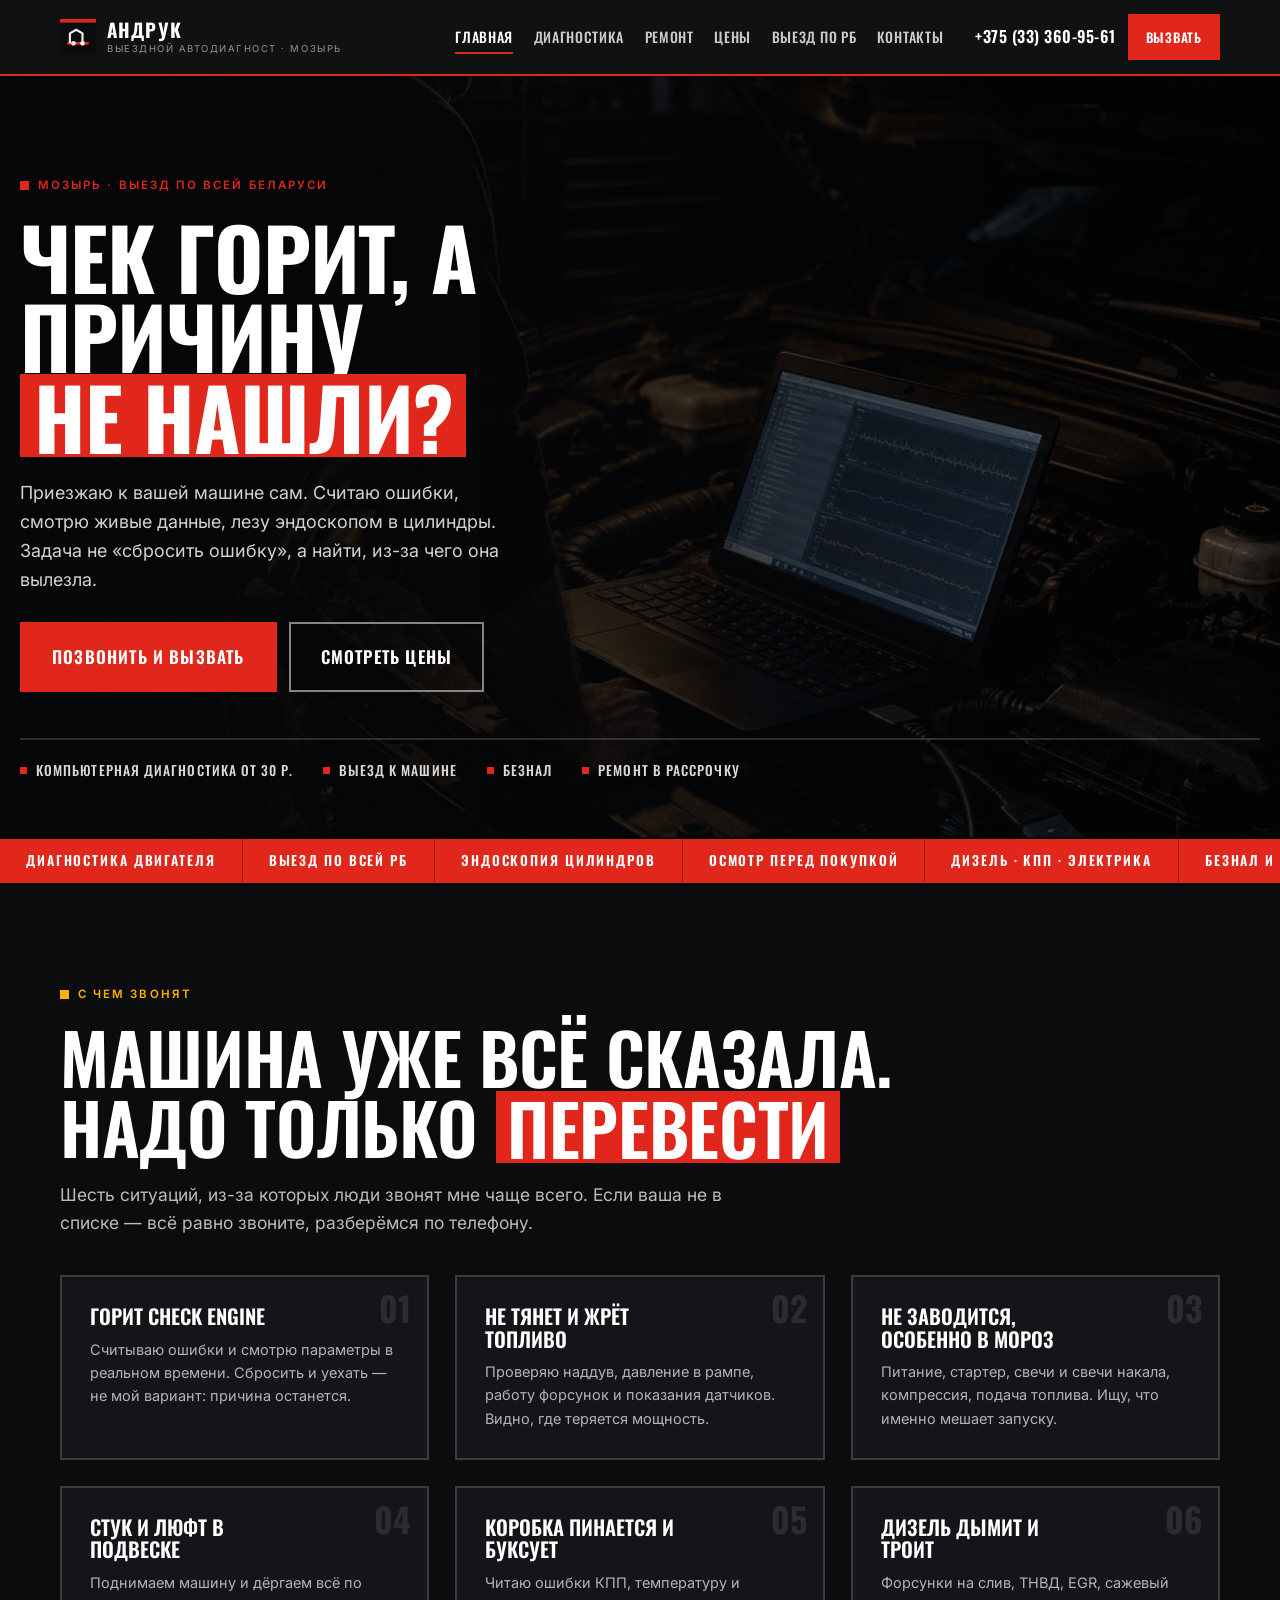
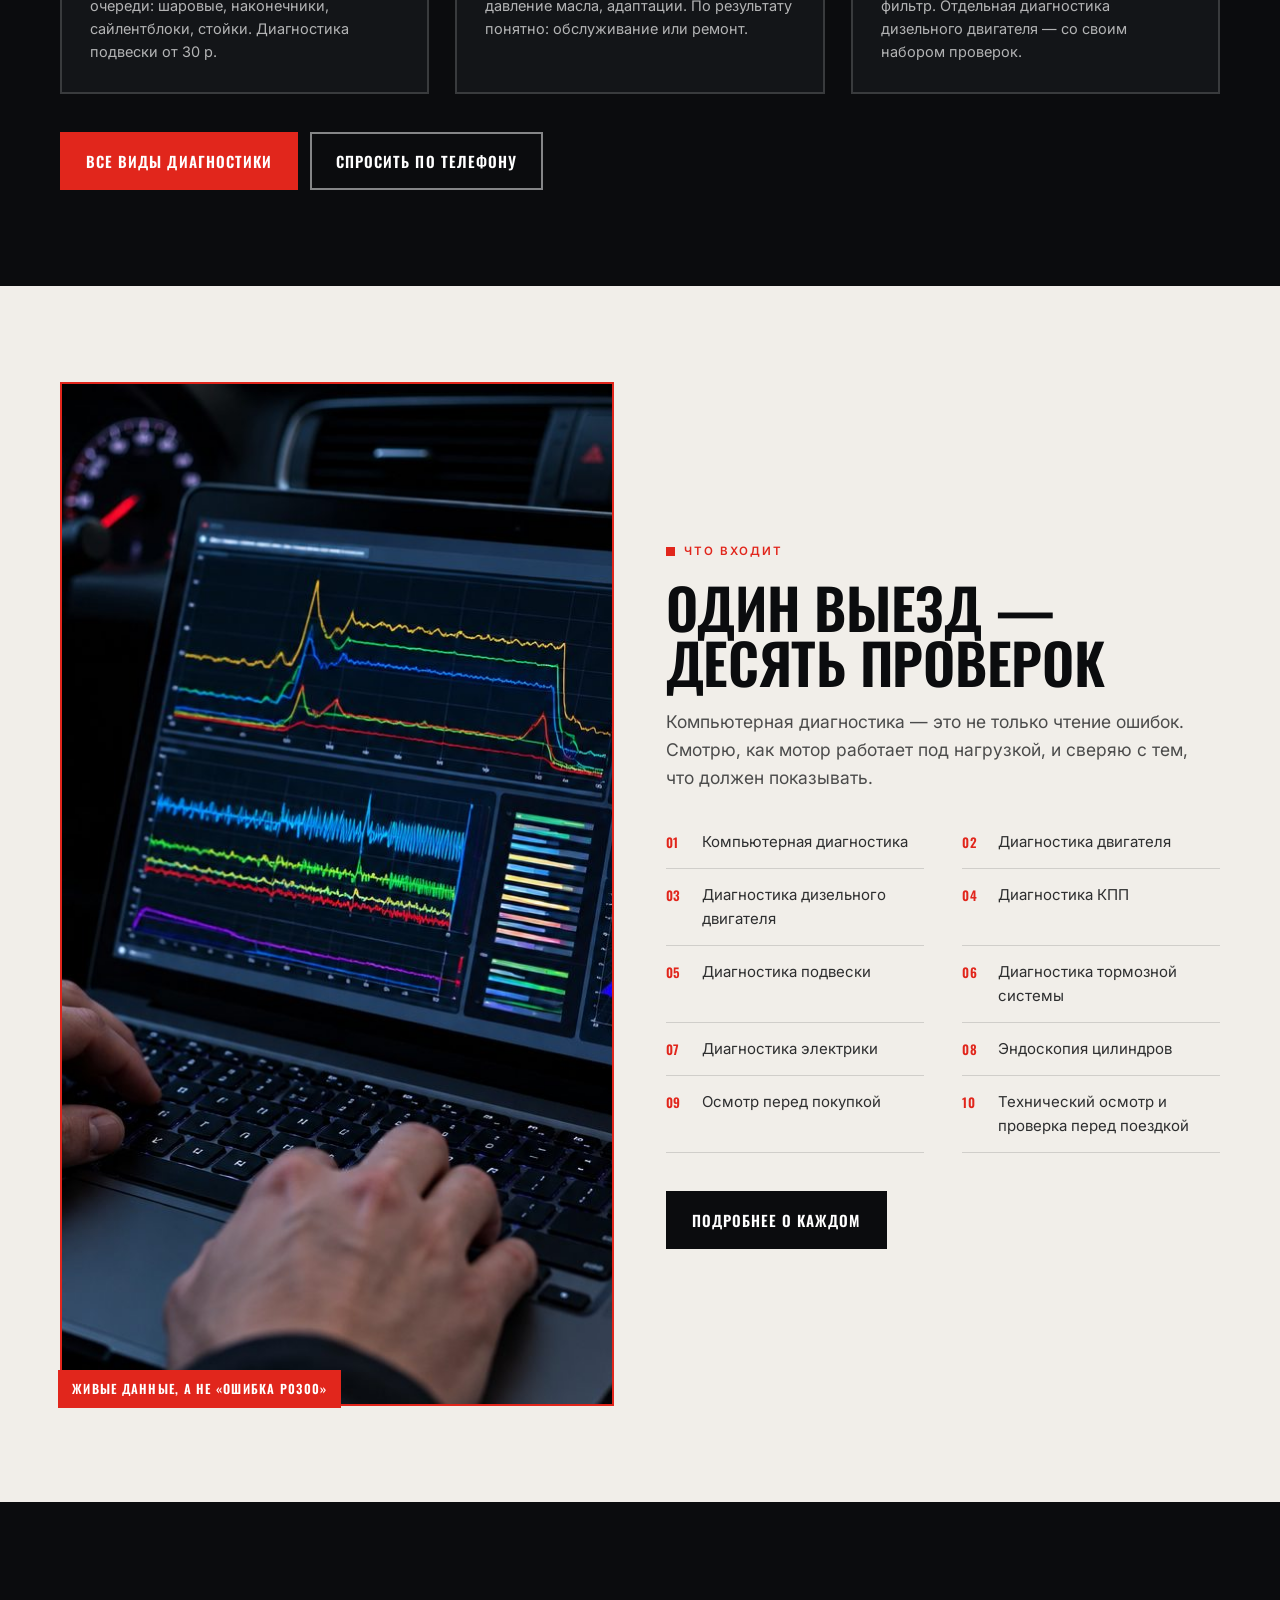
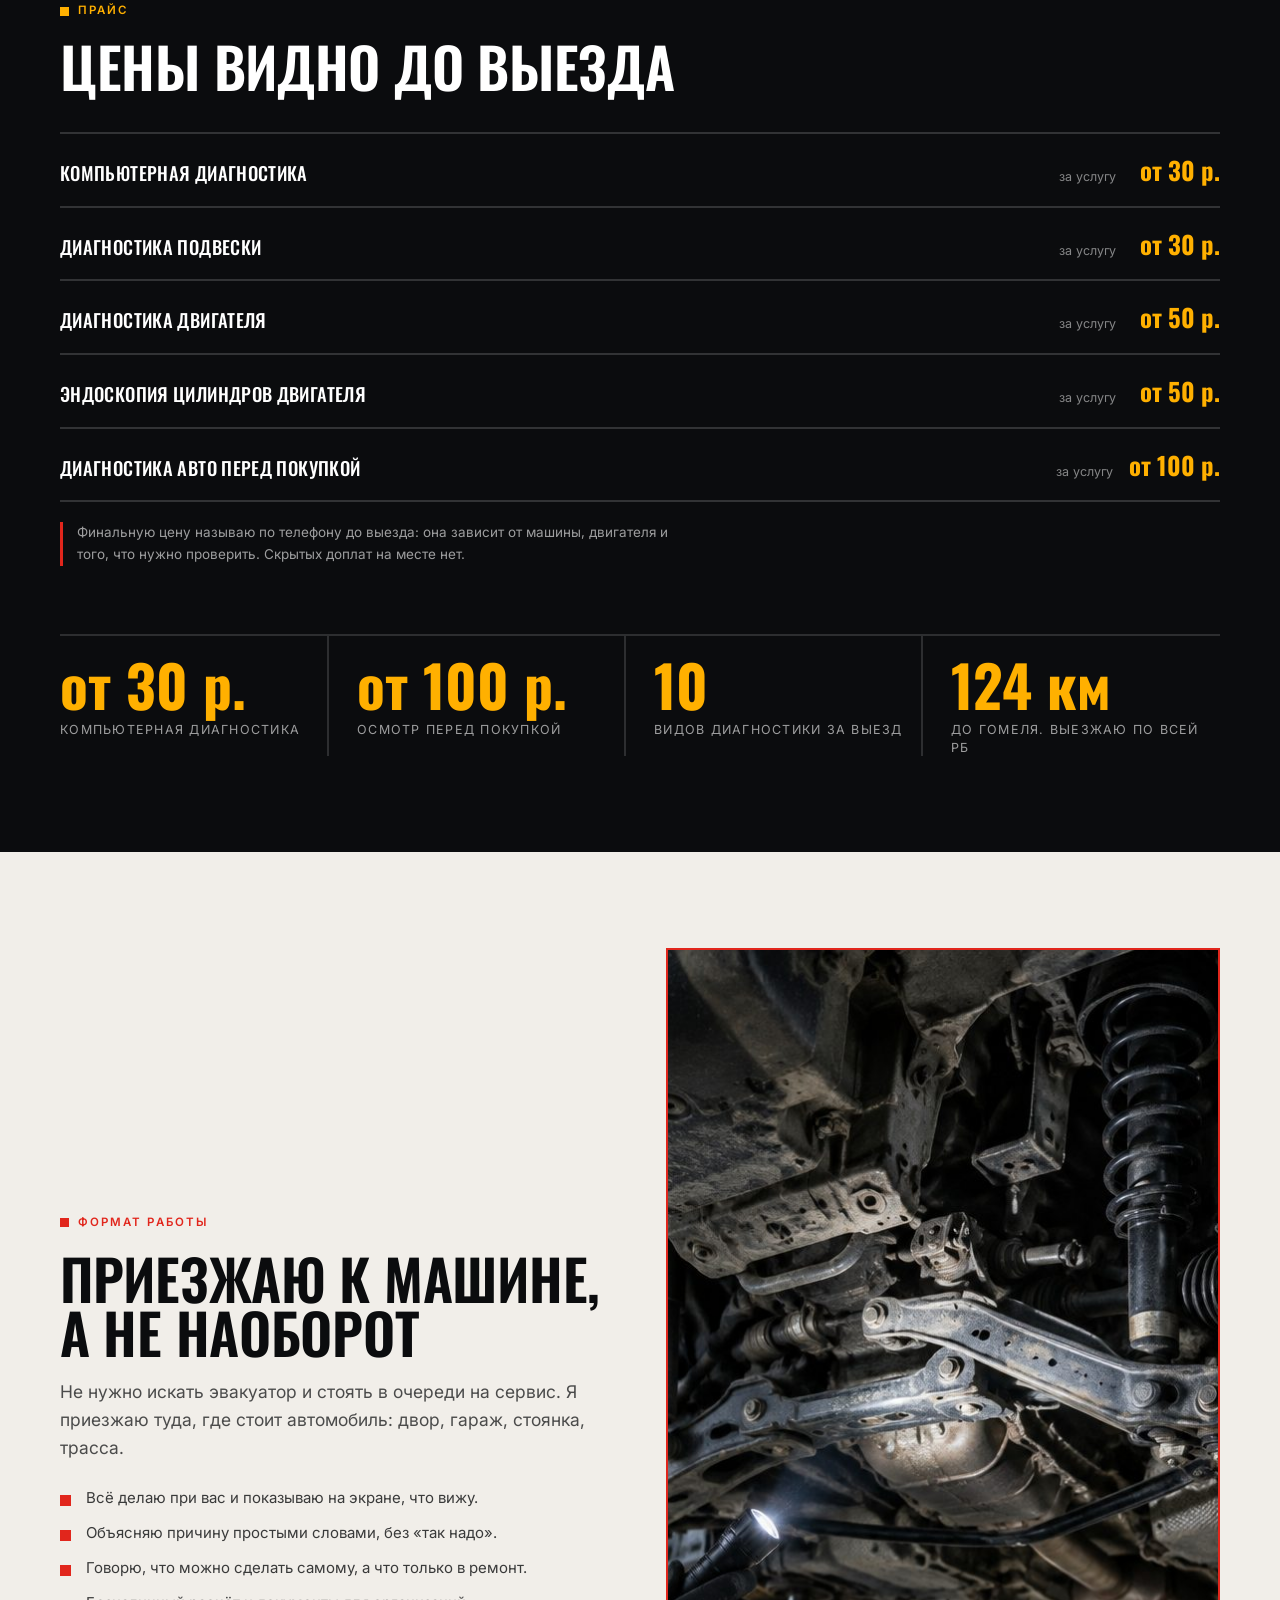
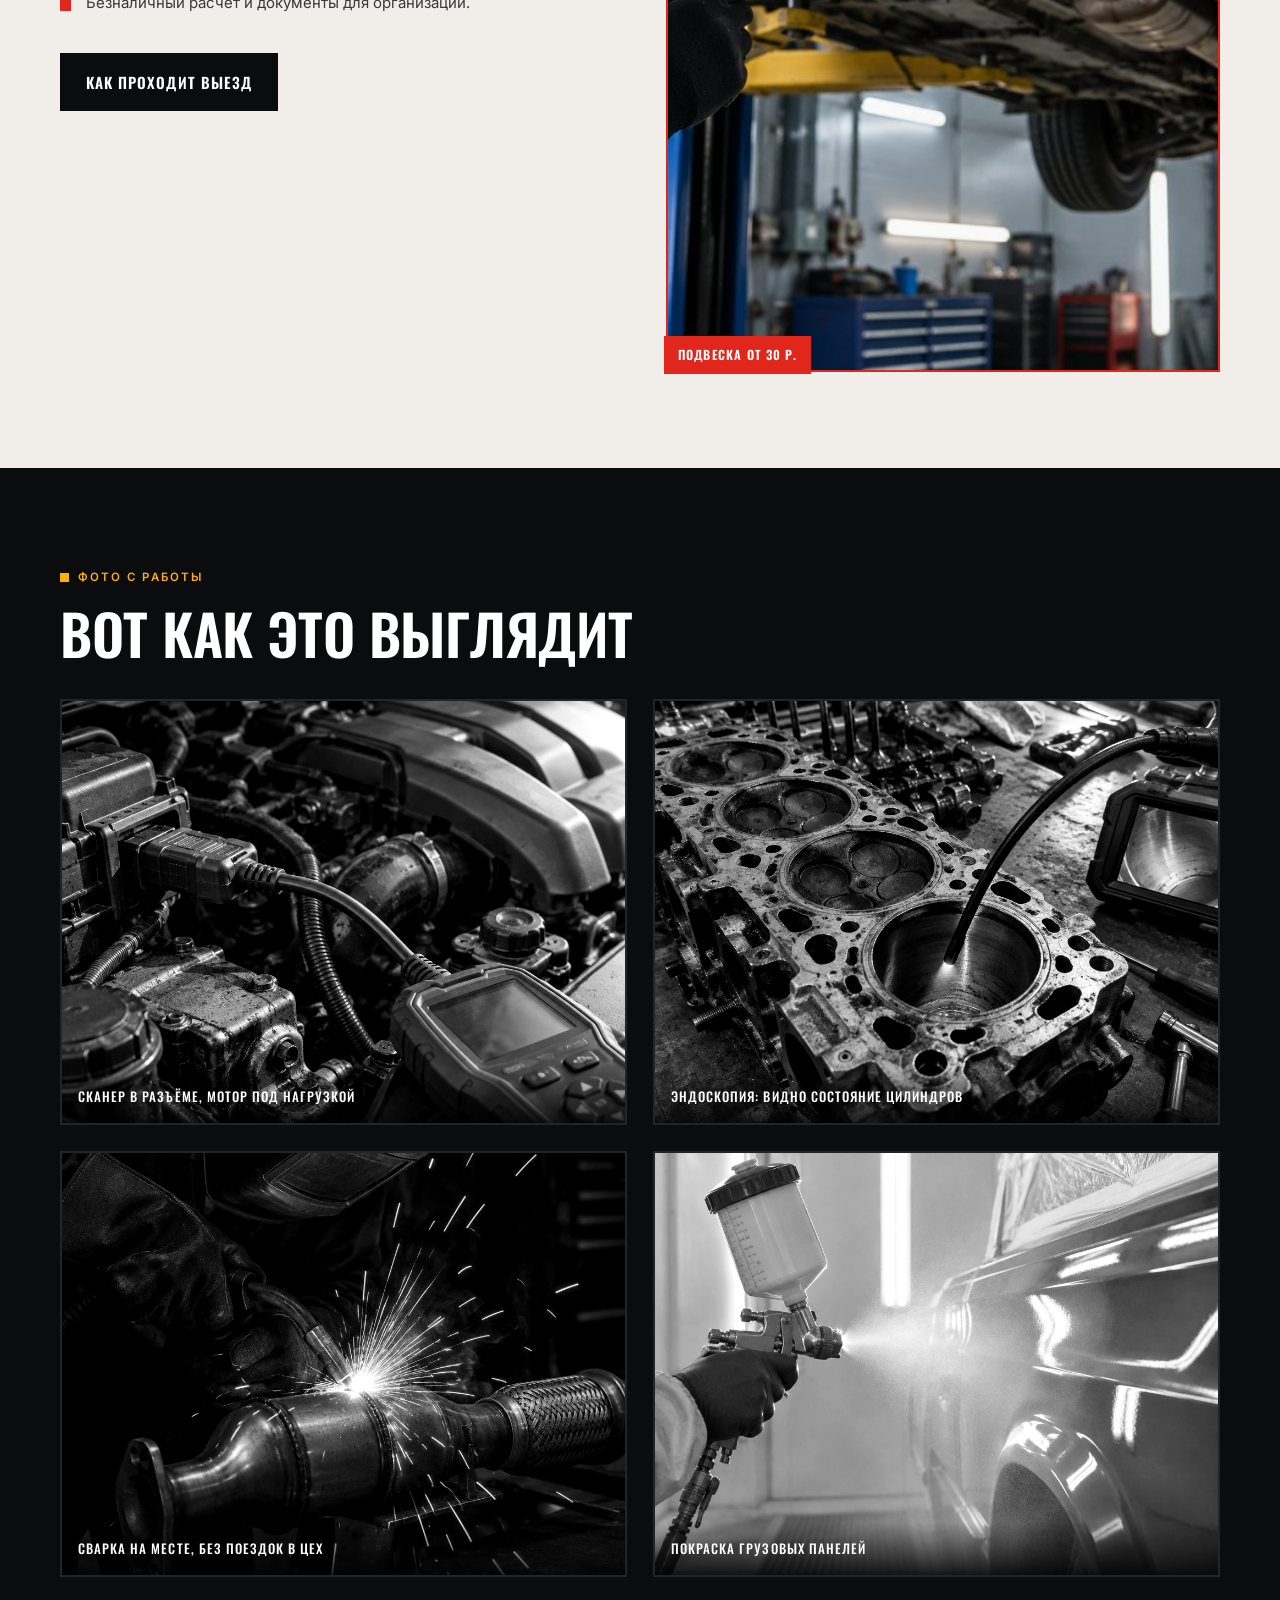
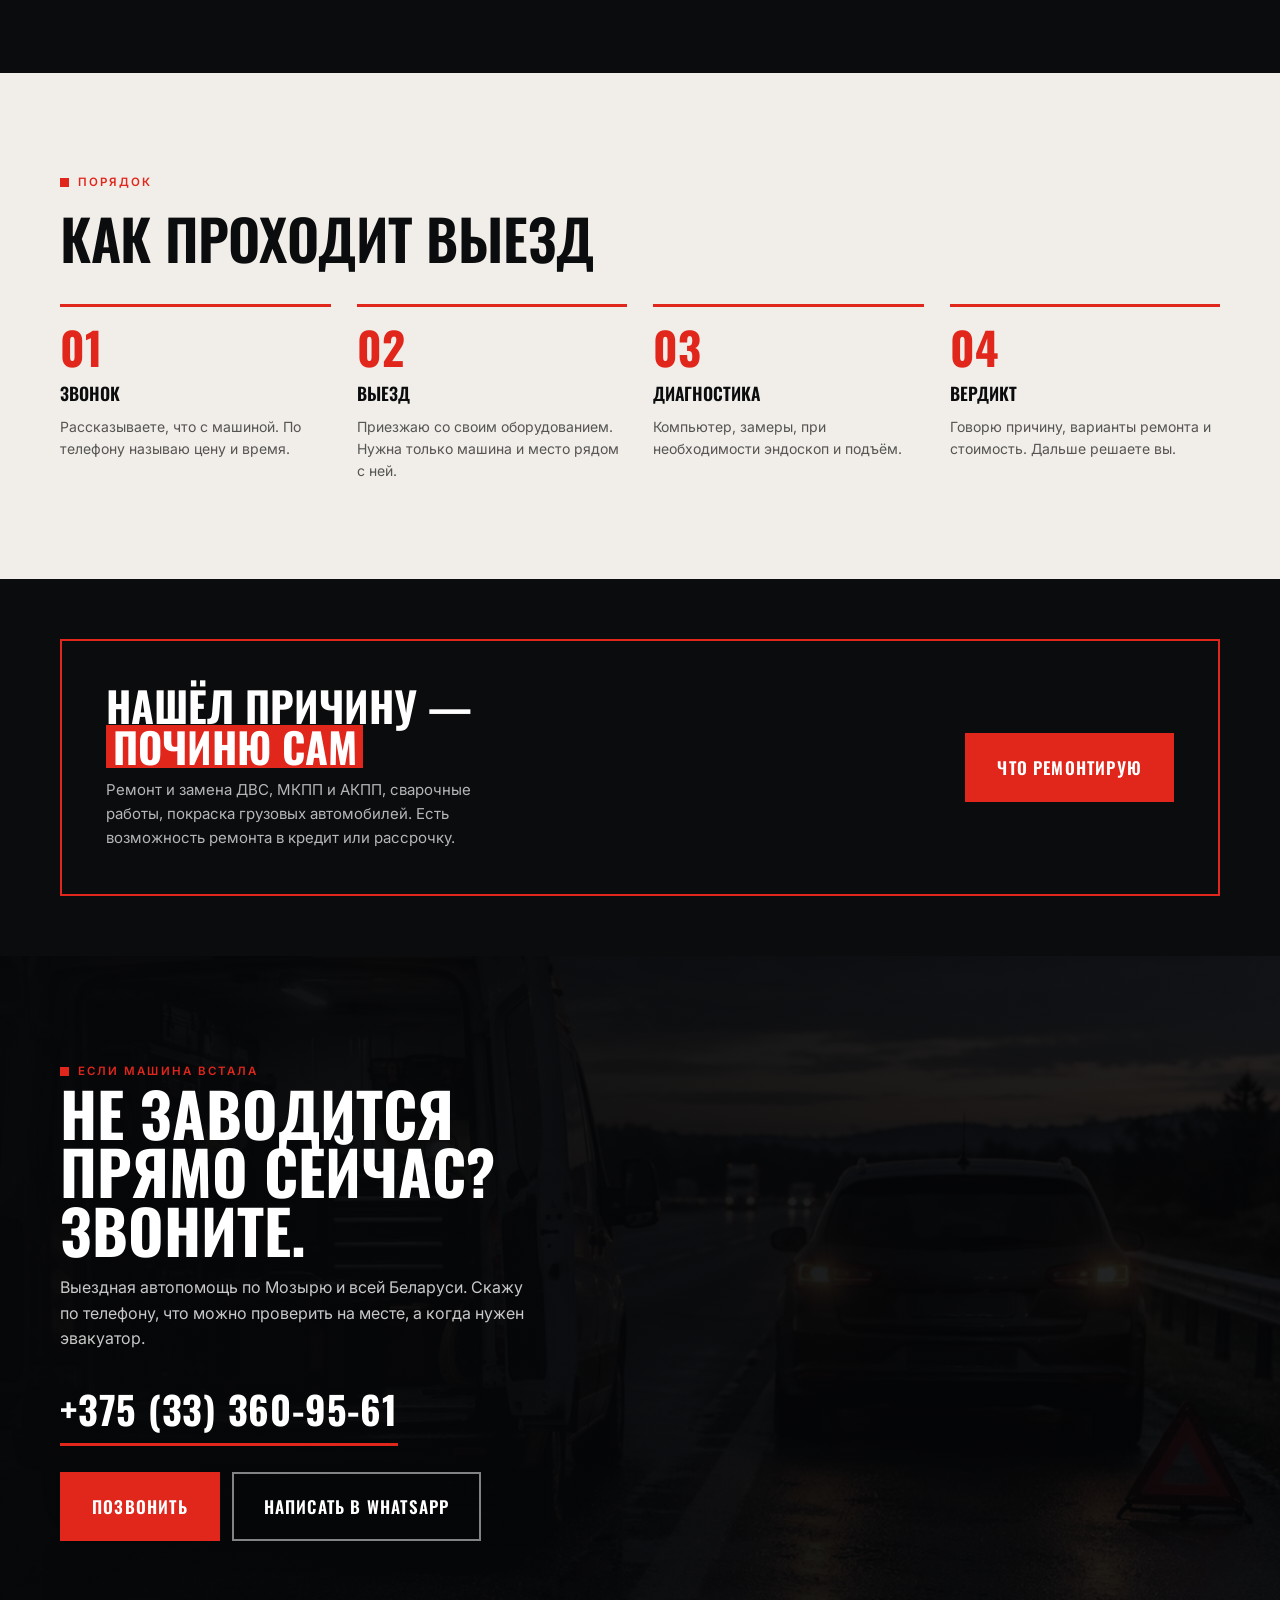
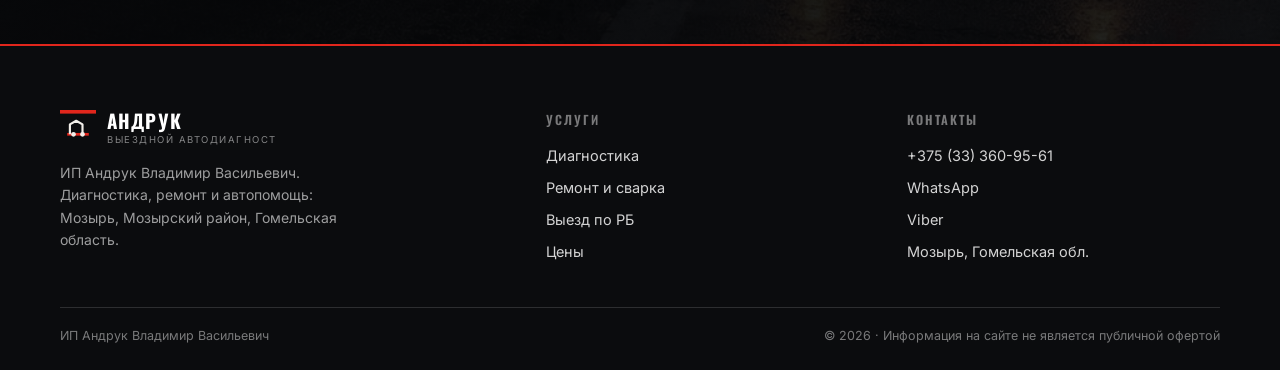
==== index.html @ c34d0021 "Сайт выездного автодиагноста: 6 страниц, прайс, фото" ====
<!DOCTYPE html>
<html lang="ru">
<head>
<meta charset="utf-8">
<meta name="viewport" content="width=device-width, initial-scale=1">
<title>Выездной автодиагност в Мозыре — компьютерная диагностика от 30 р. | Андрук</title>
<meta name="description" content="Чек горит, а причину не нашли? Выездная диагностика автомобиля в Мозыре и по всей Беларуси: компьютерная диагностика от 30 р., эндоскопия цилиндров, осмотр перед покупкой. Приезжаю к машине сам. +375 (33) 360-95-61">
<meta property="og:title" content="Выездной автодиагност — Мозырь, вся Беларусь">
<meta property="og:description" content="Компьютерная диагностика от 30 р. с выездом к машине. Эндоскопия, осмотр перед покупкой, дизель, КПП, электрика.">
<meta property="og:type" content="website">
<link rel="icon" href="assets/img/favicon.svg" type="image/svg+xml">
<link rel="preconnect" href="https://fonts.googleapis.com">
<link rel="preconnect" href="https://fonts.gstatic.com" crossorigin>
<link href="https://fonts.googleapis.com/css2?family=Oswald:wght@400;500;600;700&family=Inter:wght@400;500;600;700&display=swap" rel="stylesheet">
<link rel="stylesheet" href="assets/css/style.css?v=1">
</head>
<body>

<header class="site-head">
  <div class="wrap head-in">
    <a class="brand" href="index.html">
      <svg class="brand-mark" viewBox="0 0 40 40" aria-hidden="true">
        <rect width="40" height="40" fill="#0B0C0E"/><rect y="0" width="40" height="4" fill="#E1261C"/>
        <path d="M8 27h24" stroke="#E1261C" stroke-width="3"/>
        <path d="M11 27V16l7-4 7 4v11" fill="none" stroke="#F1EEE9" stroke-width="2.4" stroke-linejoin="round"/>
        <circle cx="15" cy="27" r="2.6" fill="#F1EEE9"/><circle cx="25" cy="27" r="2.6" fill="#F1EEE9"/>
      </svg>
      <span class="brand-txt"><b>Андрук</b><span>выездной автодиагност · Мозырь</span></span>
    </a>
    <nav class="nav" id="nav">
      <a href="index.html" class="is-active">Главная</a>
      <a href="diagnostika.html">Диагностика</a>
      <a href="remont.html">Ремонт</a>
      <a href="ceny.html">Цены</a>
      <a href="vyezd.html">Выезд по РБ</a>
      <a href="kontakty.html">Контакты</a>
    </nav>
    <div class="head-cta">
      <a class="head-phone" href="tel:+375333609561">+375 (33) 360-95-61</a>
      <a class="btn btn--sm" href="tel:+375333609561">Вызвать</a>
      <button class="burger" id="burger" aria-label="Меню" aria-expanded="false"><span></span></button>
    </div>
  </div>
</header>

<main>

<section class="hero">
  <img class="hero-img" src="assets/img/hero-night.jpg" alt="Автодиагност подключает ноутбук к автомобилю в тёмном боксе" width="1024" height="1024" fetchpriority="high">
  <div class="wrap hero-in">
    <span class="kick">Мозырь · выезд по всей Беларуси</span>
    <h1>Чек горит, а причину <span class="hl">не нашли?</span></h1>
    <p class="hero-sub">Приезжаю к вашей машине сам. Считаю ошибки, смотрю живые данные, лезу эндоскопом в цилиндры. Задача не «сбросить ошибку», а найти, из-за чего она вылезла.</p>
    <div class="btn-row">
      <a class="btn btn--lg" href="tel:+375333609561">Позвонить и вызвать</a>
      <a class="btn btn--lg btn--ghost" href="ceny.html">Смотреть цены</a>
    </div>
    <div class="hero-facts">
      <div>Компьютерная диагностика от 30 р.</div>
      <div>Выезд к машине</div>
      <div>Безнал</div>
      <div>Ремонт в рассрочку</div>
    </div>
  </div>
</section>

<div class="ticker" aria-hidden="true">
  <div class="ticker-track">
    <span>Диагностика двигателя</span><span>Выезд по всей РБ</span><span>Эндоскопия цилиндров</span><span>Осмотр перед покупкой</span><span>Дизель · КПП · Электрика</span><span>Безнал и рассрочка</span><span>Сварка и покраска</span><span>Автопомощь на дороге</span>
    <span>Диагностика двигателя</span><span>Выезд по всей РБ</span><span>Эндоскопия цилиндров</span><span>Осмотр перед покупкой</span><span>Дизель · КПП · Электрика</span><span>Безнал и рассрочка</span><span>Сварка и покраска</span><span>Автопомощь на дороге</span>
  </div>
</div>

<section class="sec sec--ink">
  <div class="wrap">
    <span class="kick">С чем звонят</span>
    <h2 class="stitle stitle--xl">Машина уже всё сказала.<br>Надо только <span class="hl">перевести</span></h2>
    <p class="lead">Шесть ситуаций, из-за которых люди звонят мне чаще всего. Если ваша не в списке — всё равно звоните, разберёмся по телефону.</p>
    <div class="g3 mt-l">
      <article class="sym rv" data-n="01">
        <h3>Горит Check Engine</h3>
        <p>Считываю ошибки и смотрю параметры в реальном времени. Сбросить и уехать — не мой вариант: причина останется.</p>
      </article>
      <article class="sym rv" data-n="02">
        <h3>Не тянет и жрёт топливо</h3>
        <p>Проверяю наддув, давление в рампе, работу форсунок и показания датчиков. Видно, где теряется мощность.</p>
      </article>
      <article class="sym rv" data-n="03">
        <h3>Не заводится, особенно в мороз</h3>
        <p>Питание, стартер, свечи и свечи накала, компрессия, подача топлива. Ищу, что именно мешает запуску.</p>
      </article>
      <article class="sym rv" data-n="04">
        <h3>Стук и люфт в подвеске</h3>
        <p>Поднимаем машину и дёргаем всё по очереди: шаровые, наконечники, сайлентблоки, стойки. Диагностика подвески от 30 р.</p>
      </article>
      <article class="sym rv" data-n="05">
        <h3>Коробка пинается и буксует</h3>
        <p>Читаю ошибки КПП, температуру и давление масла, адаптации. По результату понятно: обслуживание или ремонт.</p>
      </article>
      <article class="sym rv" data-n="06">
        <h3>Дизель дымит и троит</h3>
        <p>Форсунки на слив, ТНВД, EGR, сажевый фильтр. Отдельная диагностика дизельного двигателя — со своим набором проверок.</p>
      </article>
    </div>
    <div class="btn-row mt-l">
      <a class="btn" href="diagnostika.html">Все виды диагностики</a>
      <a class="btn btn--ghost" href="tel:+375333609561">Спросить по телефону</a>
    </div>
  </div>
</section>

<section class="sec sec--paper">
  <div class="wrap split">
    <div class="split-media">
      <img src="assets/img/laptop.jpg" alt="Экран ноутбука с графиками диагностики двигателя в салоне автомобиля" width="1024" height="1024" loading="lazy">
      <span class="tag">Живые данные, а не «ошибка P0300»</span>
    </div>
    <div>
      <span class="kick">Что входит</span>
      <h2 class="stitle">Один выезд — десять проверок</h2>
      <p class="lead">Компьютерная диагностика — это не только чтение ошибок. Смотрю, как мотор работает под нагрузкой, и сверяю с тем, что должен показывать.</p>
      <ul class="svc svc--light mt-m">
        <li><b>01</b> Компьютерная диагностика</li>
        <li><b>02</b> Диагностика двигателя</li>
        <li><b>03</b> Диагностика дизельного двигателя</li>
        <li><b>04</b> Диагностика КПП</li>
        <li><b>05</b> Диагностика подвески</li>
        <li><b>06</b> Диагностика тормозной системы</li>
        <li><b>07</b> Диагностика электрики</li>
        <li><b>08</b> Эндоскопия цилиндров</li>
        <li><b>09</b> Осмотр перед покупкой</li>
        <li><b>10</b> Технический осмотр и проверка перед поездкой</li>
      </ul>
      <div class="btn-row mt-l">
        <a class="btn btn--dark" href="diagnostika.html">Подробнее о каждом</a>
      </div>
    </div>
  </div>
</section>

<section class="sec sec--ink">
  <div class="wrap">
    <span class="kick">Прайс</span>
    <h2 class="stitle">Цены видно до выезда</h2>
    <div class="price-list mt-l">
      <div class="prow"><span class="pn">Компьютерная диагностика</span><span class="pm">за услугу</span><span class="pp">от 30 р.</span></div>
      <div class="prow"><span class="pn">Диагностика подвески</span><span class="pm">за услугу</span><span class="pp">от 30 р.</span></div>
      <div class="prow"><span class="pn">Диагностика двигателя</span><span class="pm">за услугу</span><span class="pp">от 50 р.</span></div>
      <div class="prow"><span class="pn">Эндоскопия цилиндров двигателя</span><span class="pm">за услугу</span><span class="pp">от 50 р.</span></div>
      <div class="prow"><span class="pn">Диагностика авто перед покупкой</span><span class="pm">за услугу</span><span class="pp">от 100 р.</span></div>
    </div>
    <p class="note">Финальную цену называю по телефону до выезда: она зависит от машины, двигателя и того, что нужно проверить. Скрытых доплат на месте нет.</p>
    <div class="nums mt-xl">
      <div><b>от 30 р.</b><span>Компьютерная диагностика</span></div>
      <div><b>от 100 р.</b><span>Осмотр перед покупкой</span></div>
      <div><b>10</b><span>Видов диагностики за выезд</span></div>
      <div><b>124 км</b><span>До Гомеля. Выезжаю по всей РБ</span></div>
    </div>
  </div>
</section>

<section class="sec sec--paper">
  <div class="wrap split split--rev">
    <div class="split-media">
      <img src="assets/img/lift.jpg" alt="Осмотр подвески автомобиля на подъёмнике с фонарём" width="1024" height="1024" loading="lazy">
      <span class="tag">Подвеска от 30 р.</span>
    </div>
    <div>
      <span class="kick">Формат работы</span>
      <h2 class="stitle">Приезжаю к машине, а не наоборот</h2>
      <p class="lead">Не нужно искать эвакуатор и стоять в очереди на сервис. Я приезжаю туда, где стоит автомобиль: двор, гараж, стоянка, трасса.</p>
      <ul class="check mt-m">
        <li>Всё делаю при вас и показываю на экране, что вижу.</li>
        <li>Объясняю причину простыми словами, без «так надо».</li>
        <li>Говорю, что можно сделать самому, а что только в ремонт.</li>
        <li>Безналичный расчёт и документы для организаций.</li>
      </ul>
      <div class="btn-row mt-l">
        <a class="btn btn--dark" href="vyezd.html">Как проходит выезд</a>
      </div>
    </div>
  </div>
</section>

<section class="sec sec--ink">
  <div class="wrap">
    <span class="kick">Фото с работы</span>
    <h2 class="stitle">Вот как это выглядит</h2>
    <div class="g2 mt-l">
      <figure class="tile rv"><img src="assets/img/engine.jpg" alt="Моторный отсек с подключённым диагностическим сканером" width="1024" height="1024" loading="lazy"><figcaption>Сканер в разъёме, мотор под нагрузкой</figcaption></figure>
      <figure class="tile rv"><img src="assets/img/borescope.jpg" alt="Эндоскоп в цилиндре снятой головки блока" width="1024" height="1024" loading="lazy"><figcaption>Эндоскопия: видно состояние цилиндров</figcaption></figure>
      <figure class="tile rv"><img src="assets/img/welding.jpg" alt="Сварочные работы на выхлопной системе автомобиля" width="1024" height="1024" loading="lazy"><figcaption>Сварка на месте, без поездок в цех</figcaption></figure>
      <figure class="tile rv"><img src="assets/img/paint.jpg" alt="Покраска кузовной панели грузового автомобиля краскопультом" width="1024" height="1024" loading="lazy"><figcaption>Покраска грузовых панелей</figcaption></figure>
    </div>
  </div>
</section>

<section class="sec sec--paper">
  <div class="wrap">
    <span class="kick">Порядок</span>
    <h2 class="stitle">Как проходит выезд</h2>
    <div class="steps mt-l">
      <div class="step rv"><b>01</b><h3>Звонок</h3><p>Рассказываете, что с машиной. По телефону называю цену и время.</p></div>
      <div class="step rv"><b>02</b><h3>Выезд</h3><p>Приезжаю со своим оборудованием. Нужна только машина и место рядом с ней.</p></div>
      <div class="step rv"><b>03</b><h3>Диагностика</h3><p>Компьютер, замеры, при необходимости эндоскоп и подъём.</p></div>
      <div class="step rv"><b>04</b><h3>Вердикт</h3><p>Говорю причину, варианты ремонта и стоимость. Дальше решаете вы.</p></div>
    </div>
  </div>
</section>

<section class="sec sec--ink sec--tight">
  <div class="wrap">
    <div class="banner">
      <div>
        <h2>Нашёл причину — <span class="hl">починю сам</span></h2>
        <p>Ремонт и замена ДВС, МКПП и АКПП, сварочные работы, покраска грузовых автомобилей. Есть возможность ремонта в кредит или рассрочку.</p>
      </div>
      <a class="btn btn--lg" href="remont.html">Что ремонтирую</a>
    </div>
  </div>
</section>

<section class="cta">
  <img class="cta-img" src="assets/img/roadside.jpg" alt="Выездная автопомощь на дороге в сумерках" width="1024" height="1024" loading="lazy">
  <div class="wrap cta-in">
    <span class="kick">Если машина встала</span>
    <h2>Не заводится прямо сейчас? Звоните.</h2>
    <p>Выездная автопомощь по Мозырю и всей Беларуси. Скажу по телефону, что можно проверить на месте, а когда нужен эвакуатор.</p>
    <a class="cta-phone" href="tel:+375333609561">+375 (33) 360-95-61</a>
    <div class="btn-row">
      <a class="btn btn--lg" href="tel:+375333609561">Позвонить</a>
      <a class="btn btn--lg btn--ghost" href="https://wa.me/375333609561">Написать в WhatsApp</a>
    </div>
  </div>
</section>

</main>

<footer class="site-foot">
  <div class="wrap">
    <div class="foot-grid">
      <div>
        <a class="brand" href="index.html">
          <svg class="brand-mark" viewBox="0 0 40 40" aria-hidden="true">
            <rect width="40" height="40" fill="#0B0C0E"/><rect y="0" width="40" height="4" fill="#E1261C"/>
            <path d="M8 27h24" stroke="#E1261C" stroke-width="3"/>
            <path d="M11 27V16l7-4 7 4v11" fill="none" stroke="#F1EEE9" stroke-width="2.4" stroke-linejoin="round"/>
            <circle cx="15" cy="27" r="2.6" fill="#F1EEE9"/><circle cx="25" cy="27" r="2.6" fill="#F1EEE9"/>
          </svg>
          <span class="brand-txt"><b>Андрук</b><span>выездной автодиагност</span></span>
        </a>
        <p class="foot-about">ИП Андрук Владимир Васильевич. Диагностика, ремонт и автопомощь: Мозырь, Мозырский район, Гомельская область.</p>
      </div>
      <div>
        <h4>Услуги</h4>
        <div class="foot-links">
          <a href="diagnostika.html">Диагностика</a>
          <a href="remont.html">Ремонт и сварка</a>
          <a href="vyezd.html">Выезд по РБ</a>
          <a href="ceny.html">Цены</a>
        </div>
      </div>
      <div>
        <h4>Контакты</h4>
        <div class="foot-links">
          <a href="tel:+375333609561">+375 (33) 360-95-61</a>
          <a href="https://wa.me/375333609561">WhatsApp</a>
          <a href="viber://chat?number=%2B375333609561">Viber</a>
          <a href="kontakty.html">Мозырь, Гомельская обл.</a>
        </div>
      </div>
    </div>
    <div class="foot-bottom">
      <span>ИП Андрук Владимир Васильевич</span>
      <span>© <span data-year>2026</span> · Информация на сайте не является публичной офертой</span>
    </div>
  </div>
</footer>

<script src="assets/js/app.js?v=1"></script>
</body>
</html>
---- assets/css/style.css ----
/* ============ АВТОДИАГНОСТ · базовые стили ============ */
*,*::before,*::after{box-sizing:border-box}
html{-webkit-text-size-adjust:100%}
body{margin:0}
img{max-width:100%; display:block}
a{color:inherit; text-decoration:none}
button{font:inherit; color:inherit; background:none; border:0; cursor:pointer}
h1,h2,h3,h4,p,ul,ol,figure{margin:0}
ul,ol{padding:0; list-style:none}

:root{
  --ink:#0B0C0E;
  --ink-2:#131518;
  --steel:#1C1F23;
  --paper:#F1EEE9;
  --paper-2:#E7E3DB;
  --white:#fff;
  --red:#E1261C;
  --red-d:#B01A12;
  --amber:#FFB000;
  --line:rgba(255,255,255,.14);
  --line-d:rgba(11,12,14,.14);
  --osw:'Oswald','Arial Narrow',sans-serif;
  --txt:'Inter',system-ui,-apple-system,'Segoe UI',sans-serif;
}

html{scroll-behavior:smooth}
body{
  font-family:var(--txt);
  font-size:16px;
  line-height:1.6;
  color:var(--ink);
  background:var(--paper);
  -webkit-font-smoothing:antialiased;
}
@media (prefers-reduced-motion:reduce){
  html{scroll-behavior:auto}
  *{animation-duration:.001ms !important; transition-duration:.001ms !important}
}

.wrap{width:100%; max-width:1240px; margin:0 auto; padding:0 clamp(16px,4vw,40px)}
.sec{padding:clamp(52px,7.5vw,104px) 0}
.sec--ink{background:var(--ink); color:#fff}
.sec--paper{background:var(--paper); color:var(--ink)}
.sec--tight{padding:clamp(36px,5vw,60px) 0}
.mt-s{margin-top:14px}.mt-m{margin-top:24px}.mt-l{margin-top:38px}.mt-xl{margin-top:clamp(40px,6vw,68px)}

/* ---------- типографика ---------- */
.kick{display:inline-flex; align-items:center; gap:9px; font:600 11.5px/1 var(--txt); letter-spacing:.18em; text-transform:uppercase; color:var(--red)}
.kick::before{content:''; width:9px; height:9px; background:var(--red); flex:none}
.sec--ink .kick{color:var(--amber)}
.sec--ink .kick::before{background:var(--amber)}

.stitle{
  font-family:var(--osw);
  font-weight:600;
  text-transform:uppercase;
  font-size:clamp(1.85rem,4.6vw,3.5rem);
  line-height:.98;
  letter-spacing:-.005em;
  margin-top:16px;
}
.stitle--xl{font-size:clamp(2.2rem,6vw,4.4rem)}
.lead{max-width:62ch; margin-top:18px; font-size:clamp(15px,1.5vw,17.5px); color:rgba(11,12,14,.72)}
.sec--ink .lead{color:rgba(255,255,255,.72)}
.hl{background:var(--red); color:#fff; padding:.02em .16em; display:inline-block}
.sec--ink .hl{background:var(--red)}

/* ---------- кнопки ---------- */
.btn{
  display:inline-flex; align-items:center; justify-content:center; gap:10px;
  font-family:var(--osw); font-weight:600; font-size:15px; letter-spacing:.07em; text-transform:uppercase;
  padding:15px 24px; border:2px solid var(--red); background:var(--red); color:#fff;
  transition:transform .16s ease, background .16s ease, color .16s ease, box-shadow .16s ease;
}
.btn:hover{background:var(--ink); border-color:var(--ink); color:#fff; transform:translate(-2px,-2px); box-shadow:6px 6px 0 rgba(225,38,28,.9)}
.btn--ghost{background:transparent; color:#fff; border-color:rgba(255,255,255,.5)}
.btn--ghost:hover{background:#fff; color:var(--ink); border-color:#fff; box-shadow:6px 6px 0 rgba(255,255,255,.35)}
.btn--dark{background:var(--ink); border-color:var(--ink); color:#fff}
.btn--dark:hover{background:var(--red); border-color:var(--red); box-shadow:6px 6px 0 rgba(11,12,14,.85)}
.btn--lg{font-size:17px; padding:19px 30px}
.btn--sm{font-size:13px; padding:11px 16px; letter-spacing:.06em}
.btn-row{display:flex; flex-wrap:wrap; gap:12px; align-items:center}

/* ---------- шапка ---------- */
.site-head{position:sticky; top:0; z-index:60; background:rgba(9,10,12,.97); color:#fff; border-bottom:2px solid var(--red)}
.head-in{display:flex; align-items:center; gap:clamp(12px,2.5vw,34px); height:74px}
.brand{display:flex; align-items:center; gap:11px; flex:none}
.brand-mark{width:36px; height:36px; flex:none}
.brand-txt{display:flex; flex-direction:column; line-height:1}
.brand-txt b{font-family:var(--osw); font-weight:700; font-size:19px; letter-spacing:.06em; text-transform:uppercase}
.brand-txt span{font-size:9.5px; letter-spacing:.16em; text-transform:uppercase; color:rgba(255,255,255,.55); margin-top:5px}

.nav{display:flex; gap:clamp(10px,1.6vw,22px); margin-left:auto}
.nav a{font-family:var(--osw); font-weight:500; font-size:14px; letter-spacing:.05em; text-transform:uppercase; color:rgba(255,255,255,.78); padding:6px 0; position:relative; white-space:nowrap}
.nav a::after{content:''; position:absolute; left:0; right:100%; bottom:0; height:2px; background:var(--red); transition:right .2s ease}
.nav a:hover{color:#fff}
.nav a:hover::after{right:0}
.nav a.is-active{color:#fff}
.nav a.is-active::after{right:0}

.head-cta{display:flex; align-items:center; gap:12px; flex:none}
.head-phone{font-family:var(--osw); font-weight:600; font-size:16px; letter-spacing:.03em; white-space:nowrap}
.head-phone:hover{color:var(--amber)}
.burger{display:none; width:44px; height:44px; border:2px solid rgba(255,255,255,.3); position:relative; flex:none}
.burger span,.burger span::before,.burger span::after{position:absolute; left:50%; width:20px; height:2px; background:#fff; content:''; transform:translateX(-50%)}
.burger span{top:50%; margin-top:-1px}
.burger span::before{top:-6px; left:0; transform:none}
.burger span::after{top:6px; left:0; transform:none}

/* ---------- hero ---------- */
.hero{position:relative; background:#000; color:#fff; overflow:hidden; display:flex; align-items:flex-end; min-height:min(86vh,760px)}
.hero-img{position:absolute; inset:0; width:100%; height:100%; object-fit:cover; object-position:center 45%; opacity:.62; filter:grayscale(.25) contrast(1.05)}
.hero::after{content:''; position:absolute; inset:0; background:linear-gradient(90deg,rgba(6,7,9,.94) 0%,rgba(6,7,9,.66) 52%,rgba(6,7,9,.3) 100%)}
.hero-in{position:relative; z-index:2; width:100%; padding:clamp(46px,8vw,96px) 0 clamp(34px,5vw,56px)}
.hero h1{
  font-family:var(--osw); font-weight:700; text-transform:uppercase;
  font-size:clamp(2.3rem,6.6vw,5.4rem); line-height:.94; letter-spacing:-.01em;
  max-width:16ch; margin-top:18px;
}
.hero-sub{max-width:46ch; margin-top:22px; font-size:clamp(15px,1.6vw,18px); color:rgba(255,255,255,.82)}
.hero .btn-row{margin-top:28px}
.hero-facts{display:flex; flex-wrap:wrap; gap:14px 30px; margin-top:clamp(30px,5vw,46px); padding-top:20px; border-top:2px solid rgba(255,255,255,.16)}
.hero-facts div{font-family:var(--osw); font-weight:500; font-size:13.5px; letter-spacing:.08em; text-transform:uppercase; color:rgba(255,255,255,.85); display:flex; align-items:center; gap:9px}
.hero-facts div::before{content:''; width:7px; height:7px; background:var(--red); flex:none}

/* ---------- бегущая строка ---------- */
.ticker{background:var(--red); color:#fff; overflow:hidden; border-top:2px solid #000; border-bottom:2px solid #000}
.ticker-track{display:flex; width:max-content; animation:tick 32s linear infinite}
.ticker-track span{font-family:var(--osw); font-weight:600; font-size:13.5px; letter-spacing:.14em; text-transform:uppercase; padding:11px 26px; border-right:1px solid rgba(0,0,0,.28); white-space:nowrap}
@keyframes tick{from{transform:translateX(0)} to{transform:translateX(-50%)}}
.hazard{height:9px; background:repeating-linear-gradient(45deg,var(--red) 0 13px,#0B0C0E 13px 26px)}

/* ---------- сетки ---------- */
.g2{display:grid; grid-template-columns:repeat(2,1fr); gap:clamp(16px,2.4vw,26px)}
.g3{display:grid; grid-template-columns:repeat(3,1fr); gap:clamp(16px,2.4vw,26px)}
.g4{display:grid; grid-template-columns:repeat(4,1fr); gap:clamp(14px,2vw,22px)}

/* ---------- карточки симптомов ---------- */
.sym{background:#fff; border:2px solid var(--line-d); padding:clamp(20px,2.4vw,28px); position:relative; transition:transform .18s ease, box-shadow .18s ease, border-color .18s ease}
.sym::before{content:attr(data-n); position:absolute; top:14px; right:16px; font-family:var(--osw); font-weight:700; font-size:34px; line-height:1; color:rgba(11,12,14,.09)}
.sym h3{font-family:var(--osw); font-weight:600; text-transform:uppercase; font-size:clamp(1.05rem,1.6vw,1.35rem); line-height:1.1; max-width:18ch}
.sym p{margin-top:10px; font-size:14.5px; color:rgba(11,12,14,.7)}
.sym:hover{transform:translate(-3px,-3px); border-color:var(--red); box-shadow:7px 7px 0 var(--red)}
.sec--ink .sym{background:var(--ink-2); border-color:rgba(255,255,255,.16); color:#fff}
.sec--ink .sym::before{color:rgba(255,255,255,.1)}
.sec--ink .sym p{color:rgba(255,255,255,.68)}
.sec--ink .sym:hover{box-shadow:7px 7px 0 var(--red)}

/* ---------- плитки с фото ---------- */
.tile{position:relative; overflow:hidden; border:2px solid rgba(255,255,255,.14); background:#000}
.tile img{width:100%; height:100%; object-fit:cover; filter:grayscale(1) contrast(1.08); transition:filter .45s ease, transform .45s ease; aspect-ratio:4/3}
.tile:hover img{filter:none; transform:scale(1.04)}
.tile figcaption{position:absolute; inset:auto 0 0 0; padding:16px; font-family:var(--osw); font-weight:500; font-size:13px; letter-spacing:.08em; text-transform:uppercase; background:linear-gradient(transparent,rgba(0,0,0,.85)); color:#fff}
.tile--wide img{aspect-ratio:16/10}

/* ---------- крупные цифры ---------- */
.nums{display:grid; grid-template-columns:repeat(4,1fr); gap:clamp(16px,2.4vw,28px); border-top:2px solid var(--line)}
.nums > div{padding-top:20px; border-right:2px solid var(--line); padding-right:14px}
.nums > div:last-child{border-right:0}
.nums b{display:block; font-family:var(--osw); font-weight:700; font-size:clamp(2.1rem,4.6vw,3.6rem); line-height:1; color:var(--amber)}
.nums span{display:block; margin-top:8px; font-size:12.5px; letter-spacing:.1em; text-transform:uppercase; color:rgba(255,255,255,.6); line-height:1.4}

/* ---------- прайс ---------- */
.price-list{border-top:2px solid var(--line-d)}
.prow{display:flex; align-items:baseline; gap:16px; padding:16px 0; border-bottom:2px solid var(--line-d); transition:background .15s ease}
.prow:hover{background:rgba(225,38,28,.05)}
.prow .pn{font-family:var(--osw); font-weight:500; font-size:clamp(1rem,1.5vw,1.15rem); text-transform:uppercase; letter-spacing:.02em; flex:1 1 auto}
.prow .pm{font-size:12.5px; color:rgba(11,12,14,.55); white-space:nowrap}
.prow .pp{font-family:var(--osw); font-weight:700; font-size:clamp(1.15rem,2vw,1.55rem); color:var(--red); white-space:nowrap; min-width:88px; text-align:right}
.sec--ink .price-list,.sec--ink .prow{border-color:rgba(255,255,255,.16)}
.sec--ink .prow:hover{background:rgba(255,255,255,.05)}
.sec--ink .prow .pm{color:rgba(255,255,255,.5)}
.sec--ink .prow .pp{color:var(--amber)}
.note{margin-top:20px; font-size:13.5px; color:rgba(11,12,14,.6); max-width:70ch; padding-left:14px; border-left:3px solid var(--red)}
.sec--ink .note{color:rgba(255,255,255,.6)}

/* ---------- список услуг с номерами ---------- */
.svc{display:grid; grid-template-columns:repeat(2,1fr); gap:0 clamp(20px,3vw,40px)}
.svc li{display:flex; gap:14px; padding:14px 0; border-bottom:1px solid rgba(255,255,255,.14); font-size:15px; align-items:flex-start}
.svc li b{font-family:var(--osw); font-weight:600; color:var(--red); font-size:13px; letter-spacing:.06em; padding-top:2px; min-width:22px}
.svc--light li{border-color:var(--line-d); color:rgba(11,12,14,.85)}
.svc--light li b{color:var(--red)}

/* ---------- шаги ---------- */
.steps{display:grid; grid-template-columns:repeat(4,1fr); gap:clamp(16px,2.4vw,26px); counter-reset:s}
.step{padding-top:18px; border-top:3px solid var(--red); position:relative}
.step b{display:block; font-family:var(--osw); font-weight:700; font-size:clamp(2rem,3.6vw,2.8rem); line-height:1; color:var(--red)}
.step h3{font-family:var(--osw); font-weight:600; text-transform:uppercase; font-size:1.1rem; margin-top:10px}
.step p{font-size:14px; color:rgba(11,12,14,.68); margin-top:8px}
.sec--ink .step p{color:rgba(255,255,255,.65)}
.sec--ink .step{border-color:var(--amber)}
.sec--ink .step b{color:var(--amber)}

/* ---------- блок-баннер ---------- */
.banner{background:var(--ink); color:#fff; border:2px solid var(--red); padding:clamp(24px,4vw,44px); display:flex; flex-wrap:wrap; gap:24px; align-items:center; justify-content:space-between}
.banner h2{font-family:var(--osw); font-weight:700; text-transform:uppercase; font-size:clamp(1.5rem,3.4vw,2.6rem); line-height:.98; max-width:20ch}
.banner p{margin-top:10px; color:rgba(255,255,255,.7); font-size:15px; max-width:44ch}

/* ---------- split с фото ---------- */
.split{display:grid; grid-template-columns:1fr 1fr; gap:clamp(24px,4vw,56px); align-items:center}
.split--rev .split-media{order:2}
.split-media{position:relative}
.split-media img{width:100%; aspect-ratio:4/3; object-fit:cover; border:2px solid var(--red)}
.split-media .tag{position:absolute; left:-2px; bottom:-2px; background:var(--red); color:#fff; font-family:var(--osw); font-weight:600; font-size:12.5px; letter-spacing:.1em; text-transform:uppercase; padding:9px 14px}

/* ---------- CTA финальный ---------- */
.cta{position:relative; overflow:hidden; background:#000; color:#fff; padding:clamp(56px,8vw,110px) 0; text-align:left}
.cta-img{position:absolute; inset:0; width:100%; height:100%; object-fit:cover; opacity:.34; filter:grayscale(.6)}
.cta::after{content:''; position:absolute; inset:0; background:linear-gradient(90deg,rgba(6,7,9,.95),rgba(6,7,9,.6))}
.cta-in{position:relative; z-index:2}
.cta h2{font-family:var(--osw); font-weight:700; text-transform:uppercase; font-size:clamp(1.9rem,5vw,3.8rem); line-height:.96; max-width:18ch}
.cta p{margin-top:16px; max-width:48ch; color:rgba(255,255,255,.78)}
.cta .btn-row{margin-top:26px}
.cta-phone{display:inline-block; margin-top:26px; font-family:var(--osw); font-weight:700; font-size:clamp(1.5rem,3.6vw,2.4rem); letter-spacing:.02em; border-bottom:3px solid var(--red); padding-bottom:4px}
.cta-phone:hover{color:var(--amber); border-color:var(--amber)}

/* ---------- подвал ---------- */
.site-foot{background:var(--ink); color:#fff; border-top:2px solid var(--red); padding:clamp(38px,5vw,64px) 0 24px}
.foot-grid{display:grid; grid-template-columns:1.4fr 1fr 1fr; gap:clamp(24px,4vw,48px)}
.foot-grid h4{font-family:var(--osw); font-weight:600; font-size:12.5px; letter-spacing:.16em; text-transform:uppercase; color:rgba(255,255,255,.45); margin-bottom:14px}
.foot-links{display:flex; flex-direction:column; gap:9px; font-size:14.5px}
.foot-links a{color:rgba(255,255,255,.82)}
.foot-links a:hover{color:var(--amber)}
.site-foot .brand-txt span{color:rgba(255,255,255,.5)}
.foot-about{margin-top:16px; font-size:14px; color:rgba(255,255,255,.6); max-width:34ch}
.foot-bottom{margin-top:clamp(28px,4vw,44px); padding-top:18px; border-top:1px solid rgba(255,255,255,.14); display:flex; flex-wrap:wrap; gap:10px 24px; justify-content:space-between; font-size:12.5px; color:rgba(255,255,255,.45)}

/* ---------- мелочи ---------- */
.pills{display:flex; flex-wrap:wrap; gap:9px}
.pill{font-family:var(--osw); font-weight:500; font-size:12.5px; letter-spacing:.08em; text-transform:uppercase; padding:8px 13px; border:2px solid var(--line-d); color:rgba(11,12,14,.75)}
.sec--ink .pill{border-color:rgba(255,255,255,.2); color:rgba(255,255,255,.8)}
.check li{position:relative; padding-left:26px; margin-top:11px; font-size:15px; color:rgba(11,12,14,.8)}
.check li::before{content:''; position:absolute; left:0; top:9px; width:11px; height:11px; background:var(--red)}
.sec--ink .check li{color:rgba(255,255,255,.78)}
.contact-card{border:2px solid var(--line-d); padding:clamp(20px,2.6vw,30px); background:#fff}
.contact-card h3{font-family:var(--osw); font-weight:600; text-transform:uppercase; font-size:1.05rem; letter-spacing:.06em; color:rgba(11,12,14,.55)}
.contact-card .big{display:block; margin-top:10px; font-family:var(--osw); font-weight:700; font-size:clamp(1.4rem,2.8vw,2rem); line-height:1.1}
.contact-card .big:hover{color:var(--red)}

/* ---------- анимация появления ---------- */
.rv{opacity:0; transform:translateY(18px); transition:opacity .55s ease, transform .55s ease}
.rv.in{opacity:1; transform:none}

/* ---------- адаптив ---------- */
@media (max-width:1080px){
  .nav{display:none}
  .burger{display:block}
  .head-cta .head-phone{display:none}
  .g4{grid-template-columns:repeat(2,1fr)}
  .steps{grid-template-columns:repeat(2,1fr)}
  .nums{grid-template-columns:repeat(2,1fr)}
  .nums > div:nth-child(2){border-right:0}
  .foot-grid{grid-template-columns:1fr 1fr}
}
@media (max-width:760px){
  .g2,.g3,.svc,.split,.g4{grid-template-columns:1fr}
  .split--rev .split-media{order:0}
  .hero{min-height:min(78vh,640px)}
  .hero h1{max-width:100%}
  .stitle{font-size:clamp(1.7rem,7vw,2.4rem)}
  .banner{flex-direction:column; align-items:flex-start}
  .prow{flex-wrap:wrap}
  .prow .pm{order:3; flex:1 1 100%}
  .foot-grid{grid-template-columns:1fr}
  .head-in{height:64px}
  .brand-txt b{font-size:16px}
  .brand-txt span{font-size:8.5px}
}
@media (max-width:520px){
  .steps{grid-template-columns:1fr}
  .nums{grid-template-columns:1fr}
  .nums > div{border-right:0; border-bottom:2px solid var(--line); padding-bottom:14px}
}

/* мобильное меню */
.nav-open .nav{
  display:flex; position:fixed; inset:74px 0 0 0; background:rgba(9,10,12,.99); z-index:55;
  flex-direction:column; padding:24px clamp(16px,4vw,40px); gap:0; overflow:auto;
}
.nav-open .nav a{font-size:22px; padding:16px 0; border-bottom:1px solid rgba(255,255,255,.12); width:100%}
.nav-open .nav a::after{display:none}
@media (max-width:760px){.nav-open .nav{inset:64px 0 0 0}}

/* ---------- шапка внутренней страницы ---------- */
.page-head{position:relative; background:var(--ink); color:#fff; padding:clamp(44px,6.5vw,84px) 0 clamp(34px,5vw,56px); overflow:hidden; border-bottom:2px solid var(--red)}
.page-head .wrap{position:relative; z-index:2}
.page-head h1{font-family:var(--osw); font-weight:700; text-transform:uppercase; font-size:clamp(1.95rem,5.2vw,3.9rem); line-height:.96; margin-top:14px; max-width:22ch}
.page-head .lead{color:rgba(255,255,255,.72)}
.crumbs{display:flex; gap:8px; font-size:11.5px; letter-spacing:.14em; text-transform:uppercase; color:rgba(255,255,255,.45)}
.crumbs a:hover{color:#fff}
.crumbs span{color:rgba(255,255,255,.3)}
.quote{border-left:4px solid var(--red); padding:6px 0 6px 18px; font-size:clamp(16px,2vw,20px); font-style:italic; color:rgba(11,12,14,.8); max-width:56ch}
.sec--ink .quote{color:rgba(255,255,255,.8)}
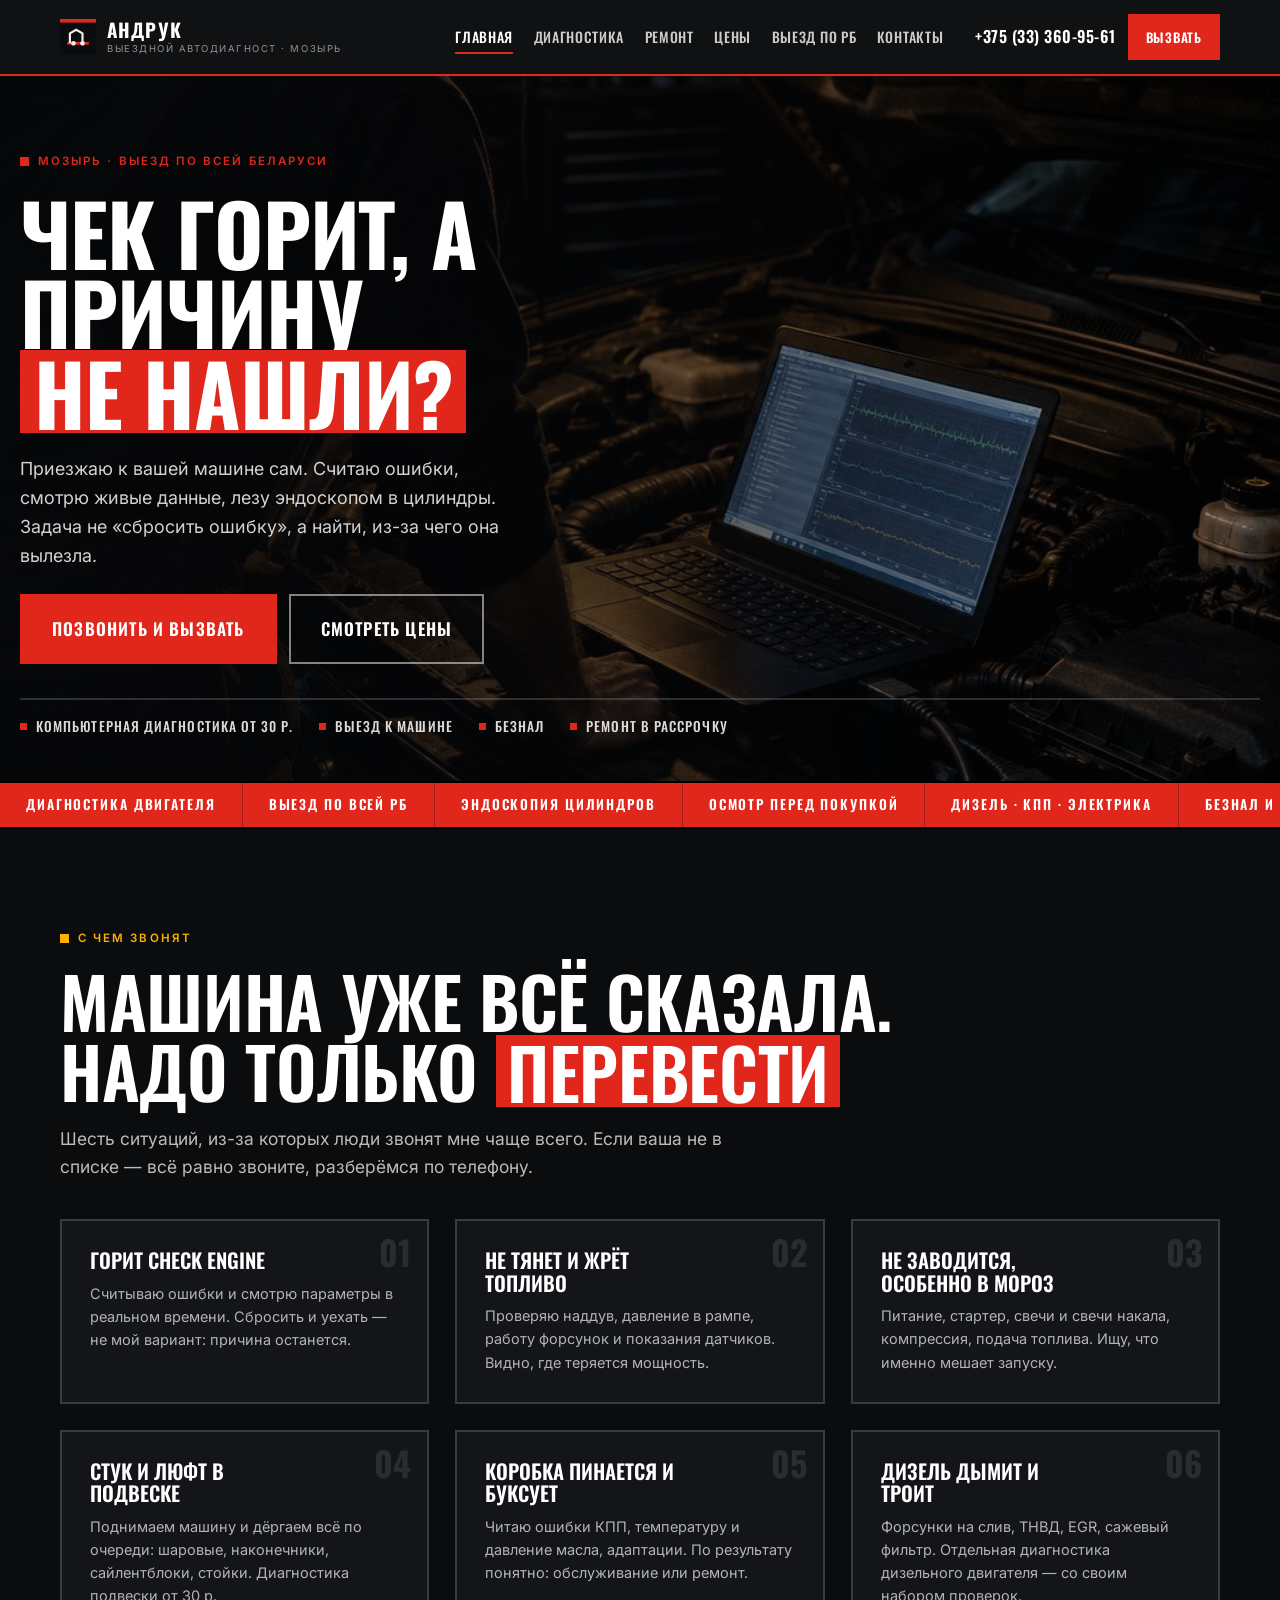
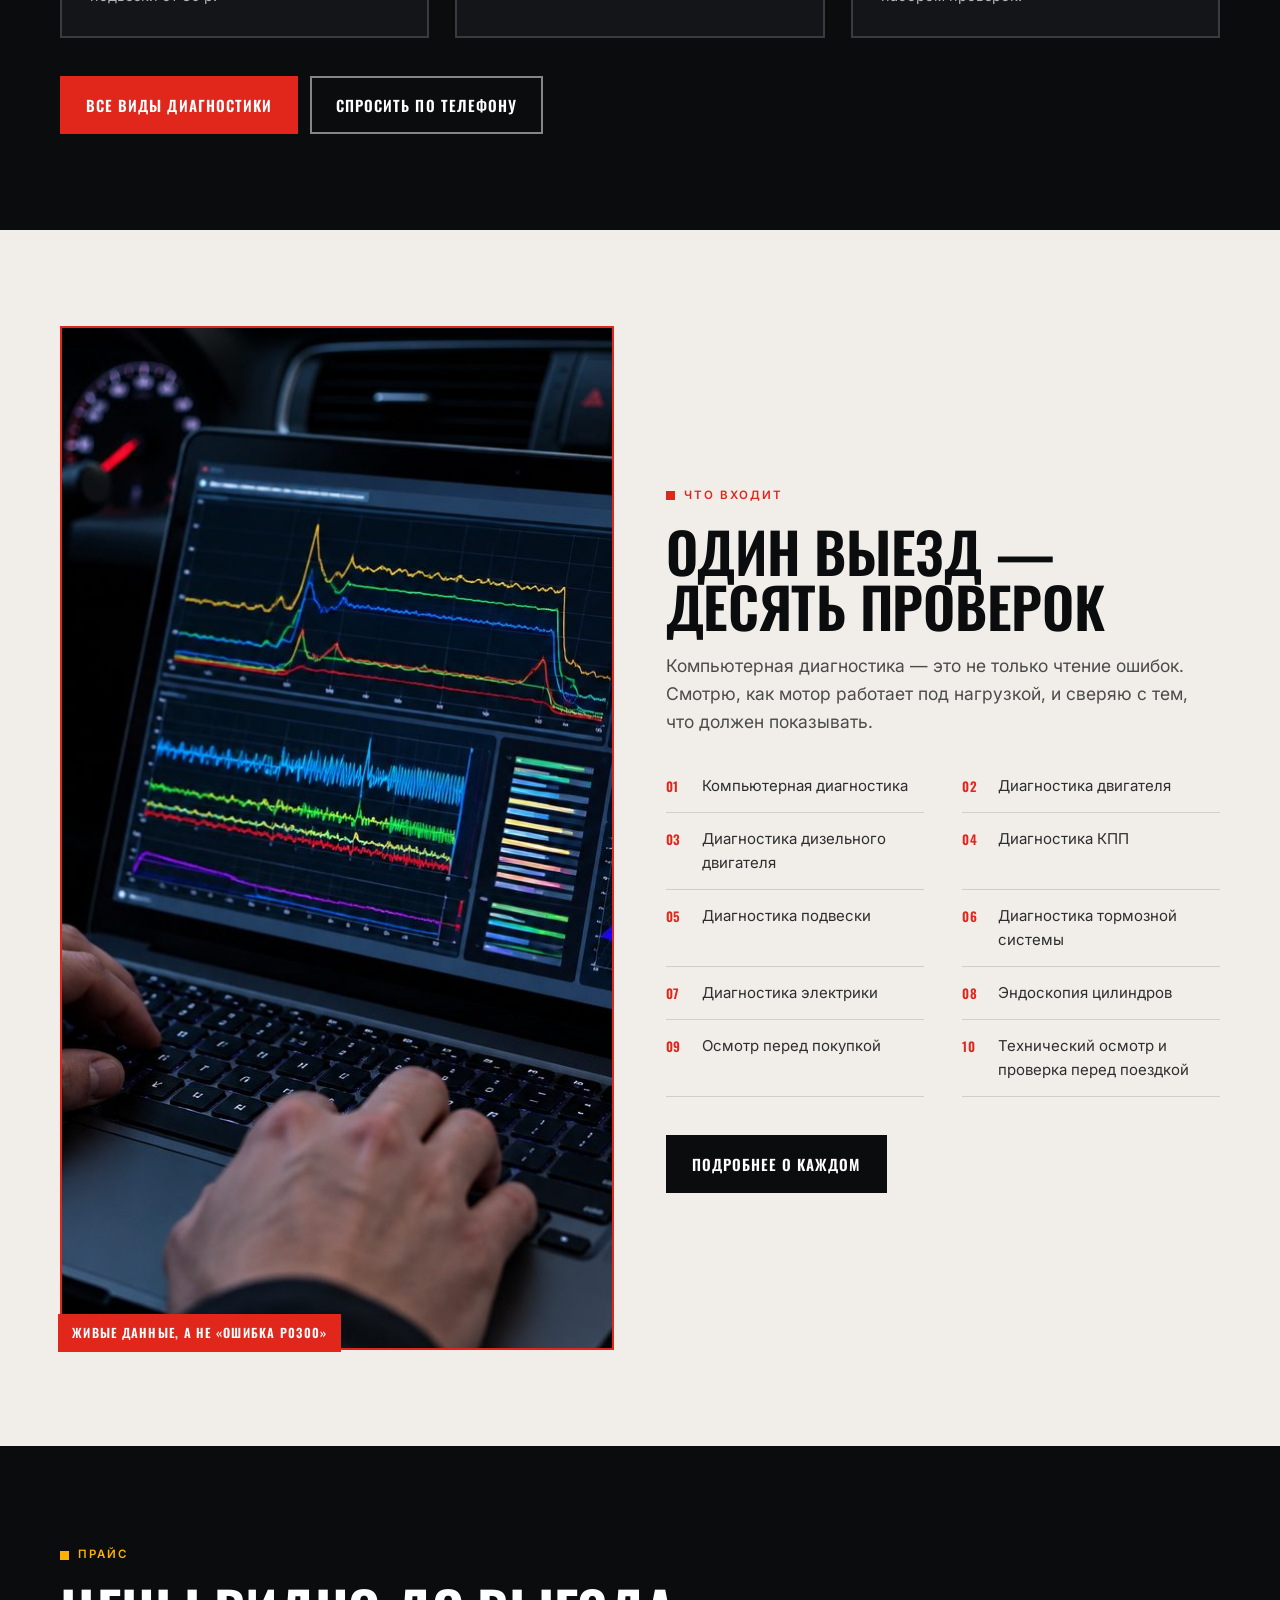
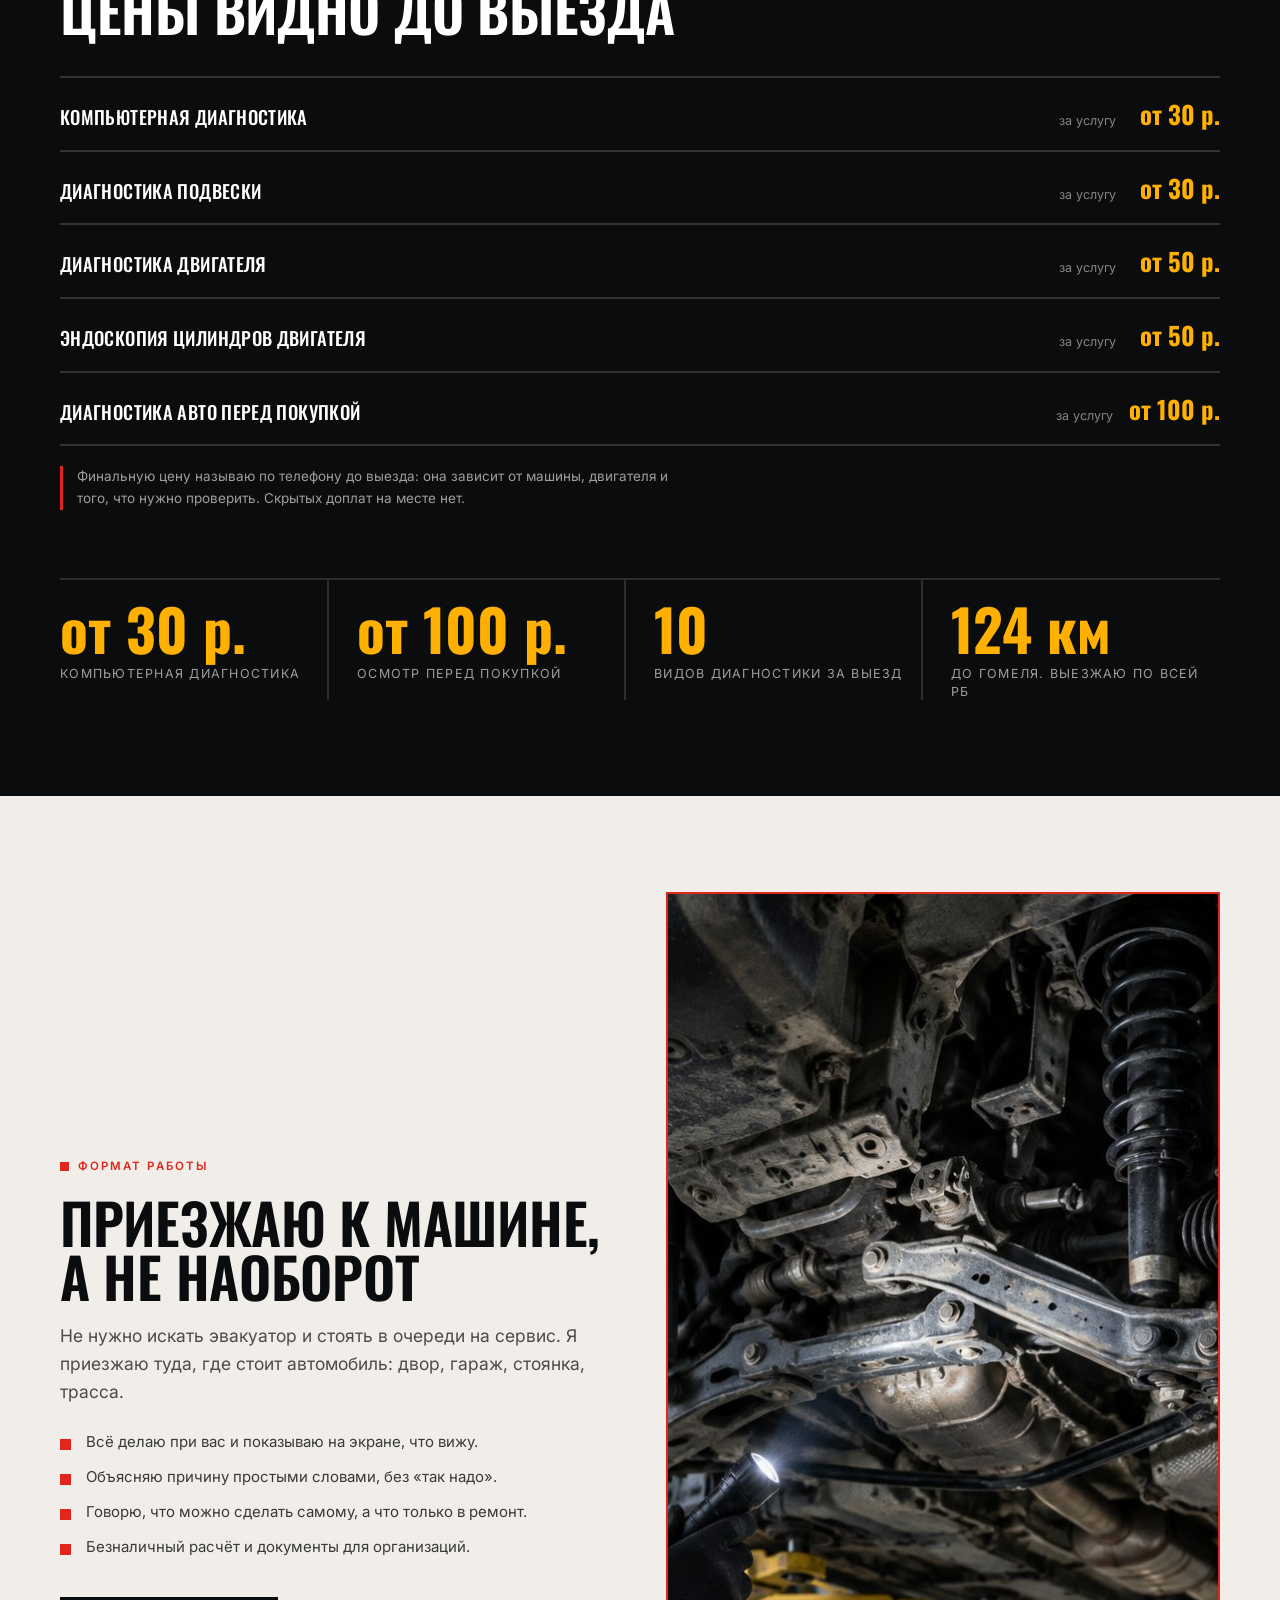
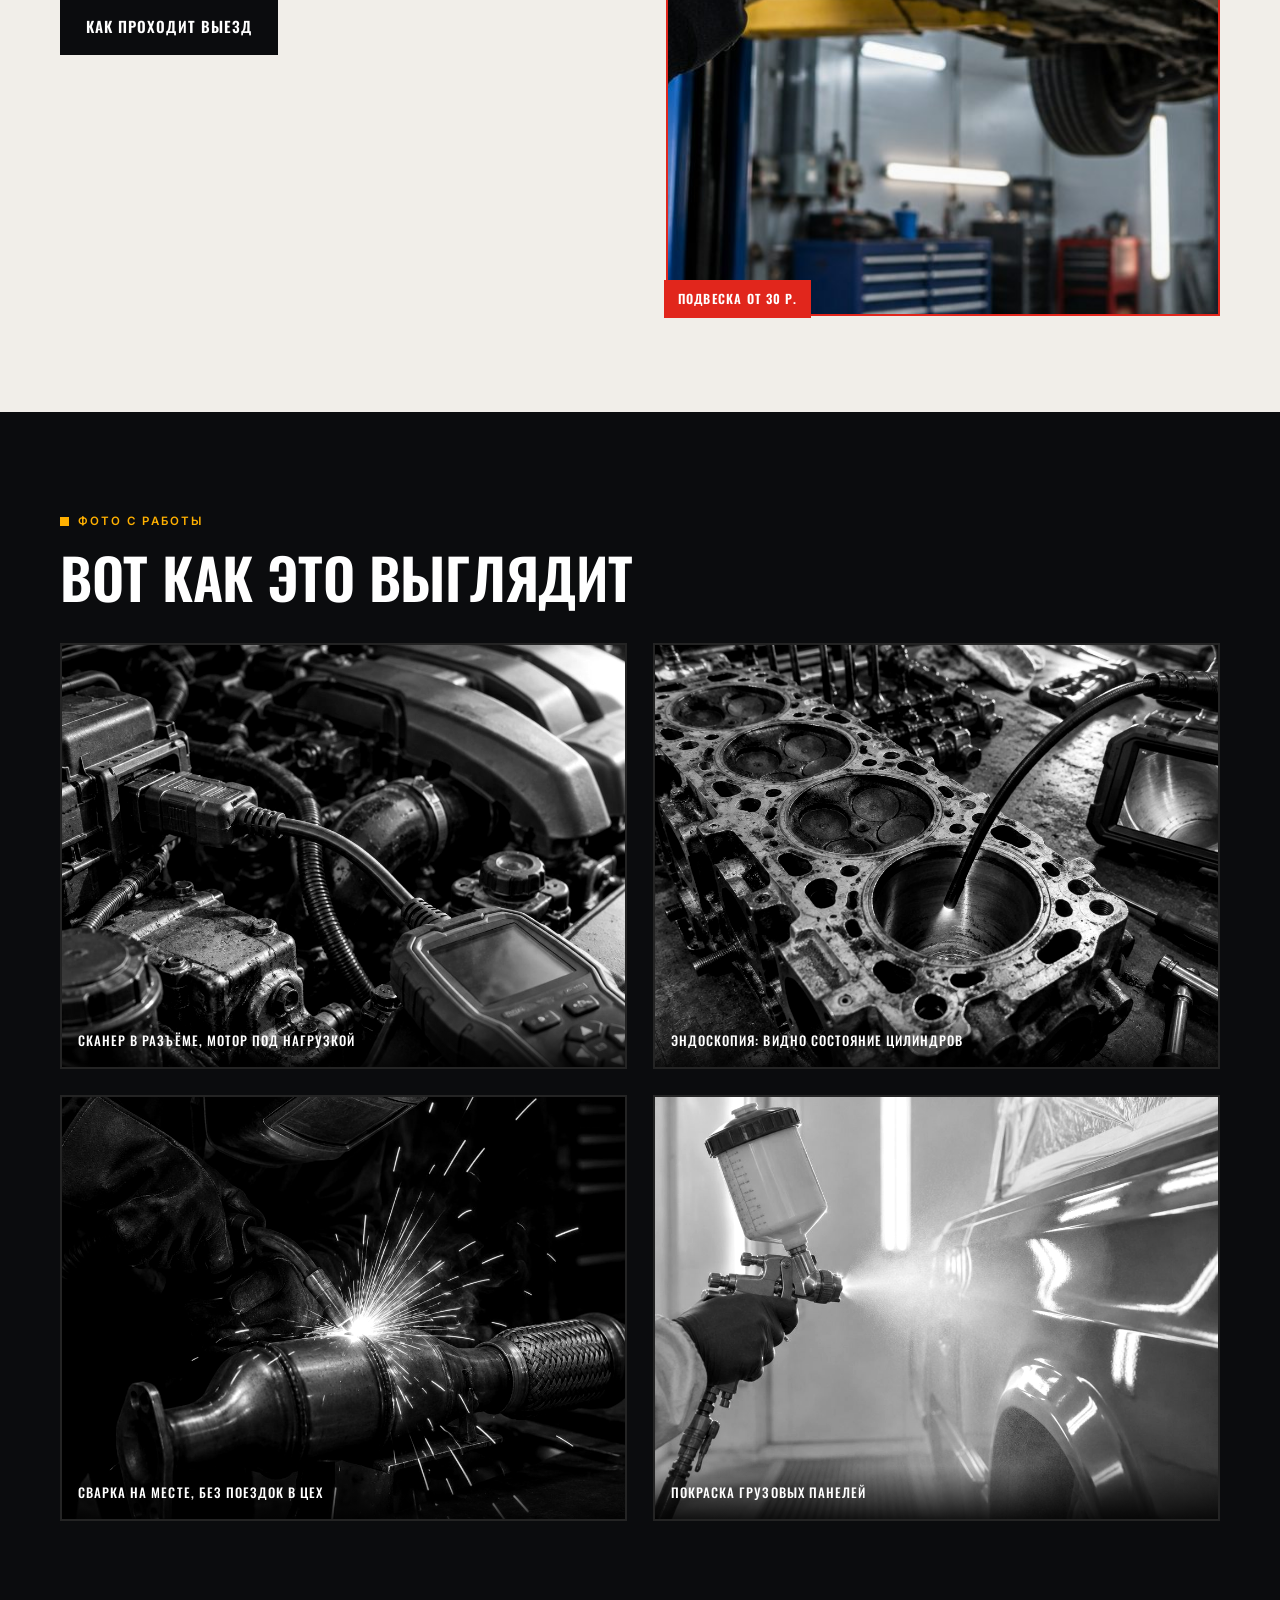
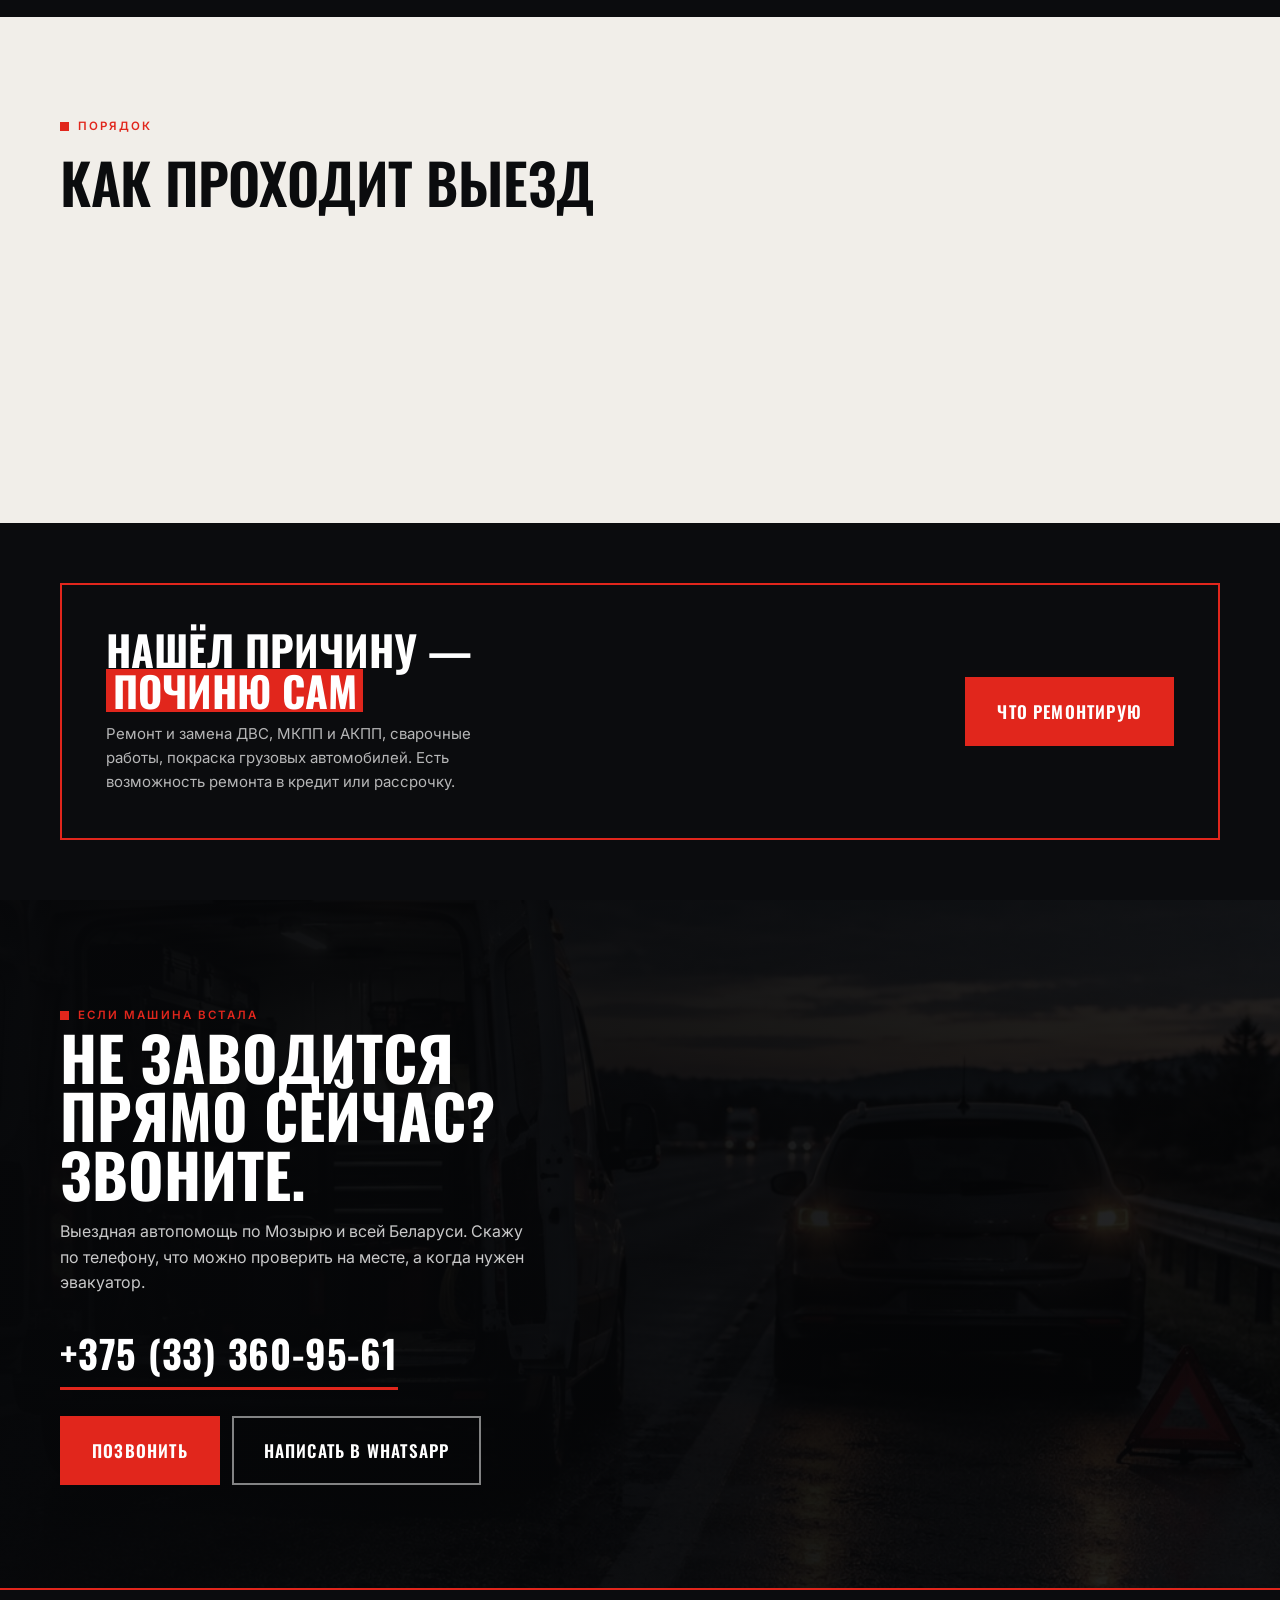
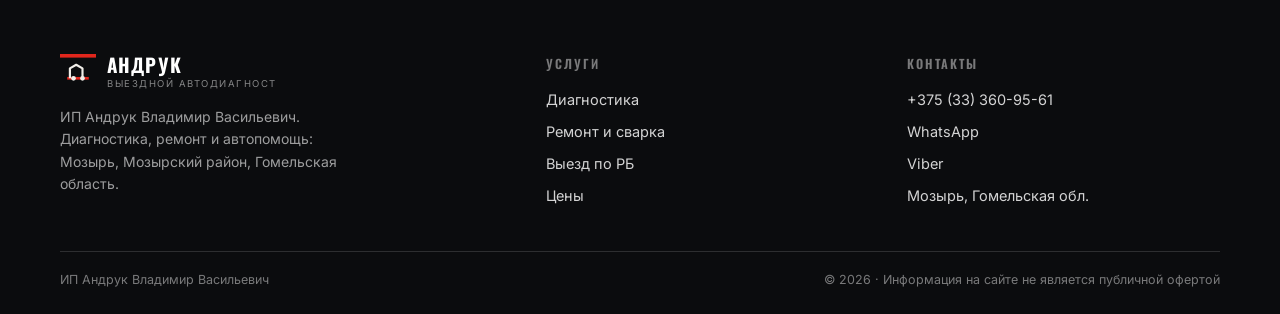
==== commit aab60456: "Первый экран: ярче фото, кнопки в кадре" ====
--- a/index.html
+++ b/index.html
@@ -12,7 +12,7 @@
 <link rel="preconnect" href="https://fonts.googleapis.com">
 <link rel="preconnect" href="https://fonts.gstatic.com" crossorigin>
 <link href="https://fonts.googleapis.com/css2?family=Oswald:wght@400;500;600;700&family=Inter:wght@400;500;600;700&display=swap" rel="stylesheet">
-<link rel="stylesheet" href="assets/css/style.css?v=1">
+<link rel="stylesheet" href="assets/css/style.css?v=2">
 </head>
 <body>
 
@@ -277,6 +277,6 @@
   </div>
 </footer>
 
-<script src="assets/js/app.js?v=1"></script>
+<script src="assets/js/app.js?v=2"></script>
 </body>
 </html>
--- a/assets/css/style.css
+++ b/assets/css/style.css
@@ -109,18 +109,18 @@
 .burger span::after{top:6px; left:0; transform:none}
 
 /* ---------- hero ---------- */
-.hero{position:relative; background:#000; color:#fff; overflow:hidden; display:flex; align-items:flex-end; min-height:min(86vh,760px)}
-.hero-img{position:absolute; inset:0; width:100%; height:100%; object-fit:cover; object-position:center 45%; opacity:.62; filter:grayscale(.25) contrast(1.05)}
-.hero::after{content:''; position:absolute; inset:0; background:linear-gradient(90deg,rgba(6,7,9,.94) 0%,rgba(6,7,9,.66) 52%,rgba(6,7,9,.3) 100%)}
-.hero-in{position:relative; z-index:2; width:100%; padding:clamp(46px,8vw,96px) 0 clamp(34px,5vw,56px)}
+.hero{position:relative; background:#000; color:#fff; overflow:hidden; display:flex; align-items:flex-end; min-height:min(78vh,700px)}
+.hero-img{position:absolute; inset:0; width:100%; height:100%; object-fit:cover; object-position:center 45%; opacity:.78; filter:grayscale(.15) contrast(1.02) brightness(1.12)}
+.hero::after{content:''; position:absolute; inset:0; background:linear-gradient(90deg,rgba(6,7,9,.9) 0%,rgba(6,7,9,.55) 55%,rgba(6,7,9,.2) 100%)}
+.hero-in{position:relative; z-index:2; width:100%; padding:clamp(38px,6vw,72px) 0 clamp(28px,4vw,44px)}
 .hero h1{
   font-family:var(--osw); font-weight:700; text-transform:uppercase;
   font-size:clamp(2.3rem,6.6vw,5.4rem); line-height:.94; letter-spacing:-.01em;
   max-width:16ch; margin-top:18px;
 }
 .hero-sub{max-width:46ch; margin-top:22px; font-size:clamp(15px,1.6vw,18px); color:rgba(255,255,255,.82)}
-.hero .btn-row{margin-top:28px}
-.hero-facts{display:flex; flex-wrap:wrap; gap:14px 30px; margin-top:clamp(30px,5vw,46px); padding-top:20px; border-top:2px solid rgba(255,255,255,.16)}
+.hero .btn-row{margin-top:24px}
+.hero-facts{display:flex; flex-wrap:wrap; gap:12px 26px; margin-top:clamp(24px,3.4vw,34px); padding-top:16px; border-top:2px solid rgba(255,255,255,.16)}
 .hero-facts div{font-family:var(--osw); font-weight:500; font-size:13.5px; letter-spacing:.08em; text-transform:uppercase; color:rgba(255,255,255,.85); display:flex; align-items:center; gap:9px}
 .hero-facts div::before{content:''; width:7px; height:7px; background:var(--red); flex:none}
 
